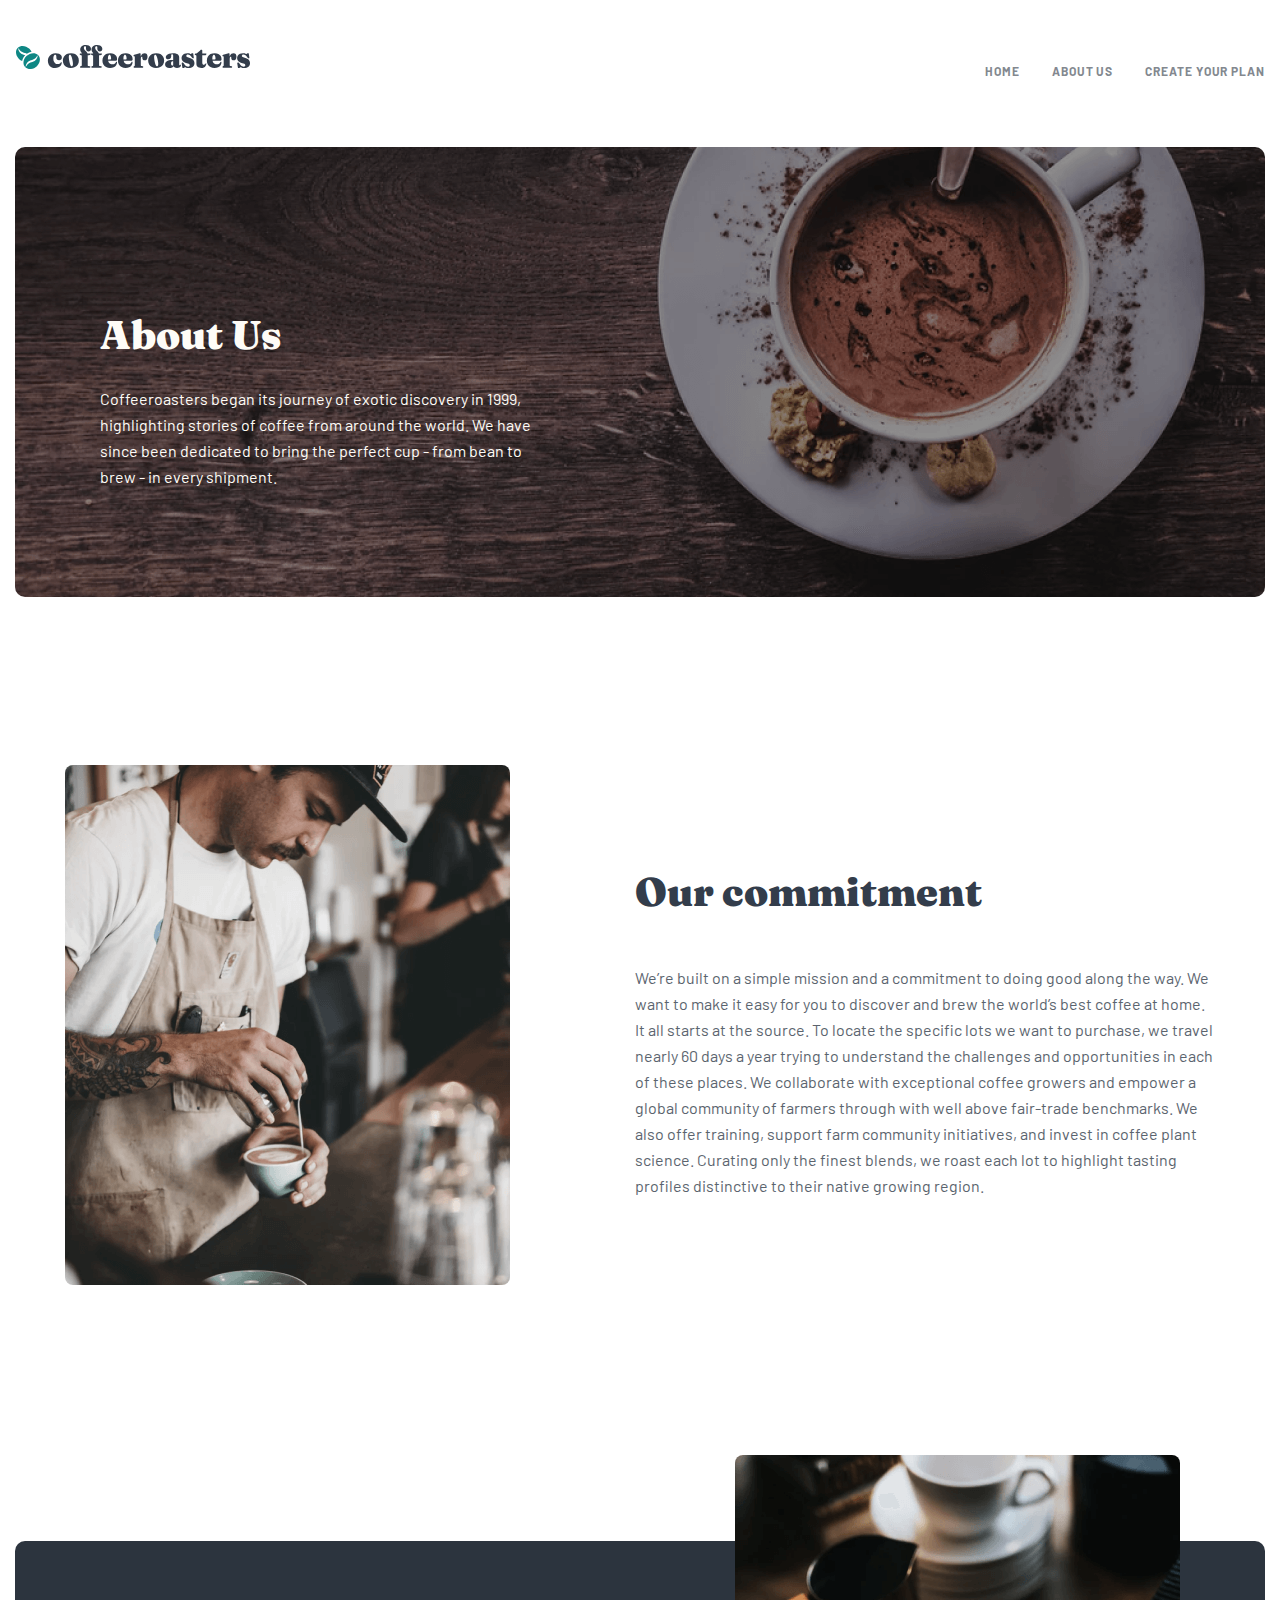
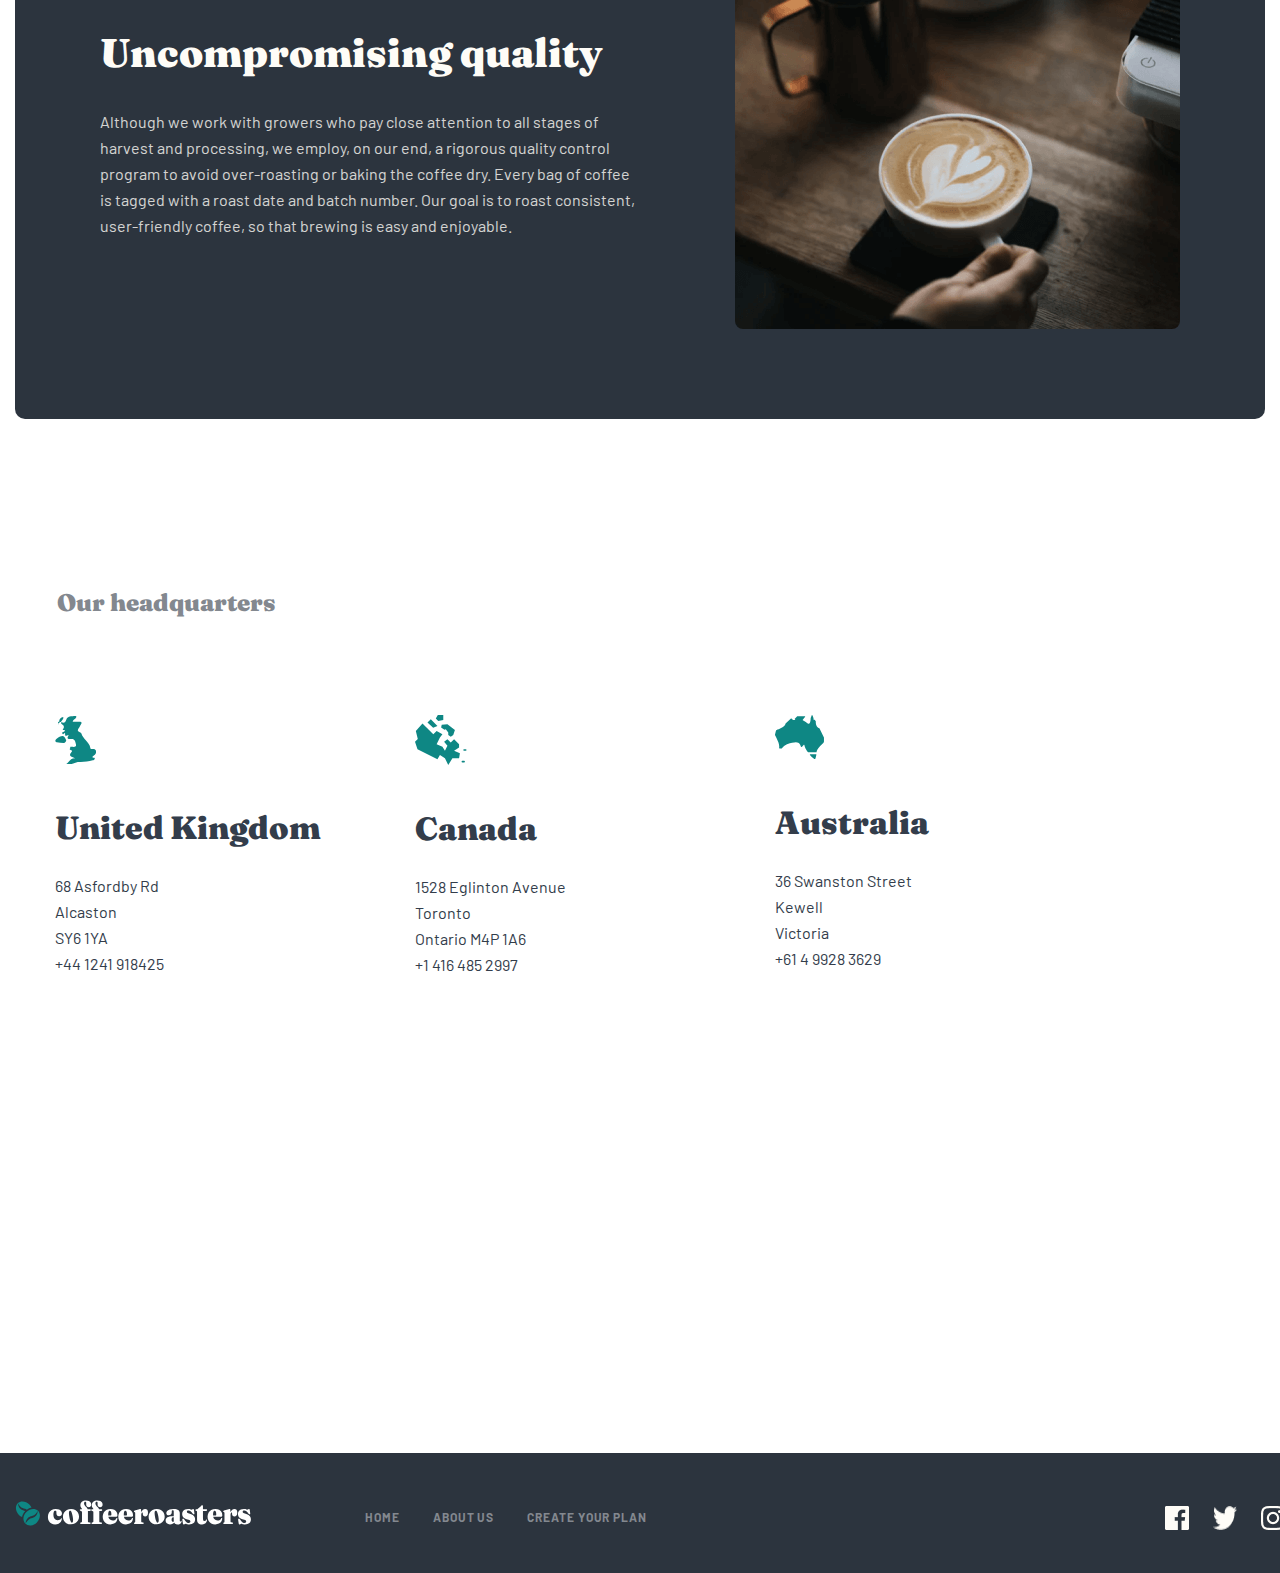
==== about.html @ eeba6576 "coffee about us" ====
<!DOCTYPE html>
<html lang="en">
<head>
    <meta charset="UTF-8">
    <meta http-equiv="X-UA-Compatible" content="IE=edge">
    <meta name="viewport" content="width=device-width, initial-scale=1.0">
    <link rel="stylesheet" href="./css/main.css">
    <title>About us</title>
</head>
<body>
    <div class="container">
        
        <!-- header start -->
        
        <div class="header"> 
            <a class="header__atribut" href="./index.html">
                <img class="header__atrbut--image" src="./image/coffe.svg" width="236" height="26" alt="coffee">
            </a>
            <ul class="header__item">
                <li class="header__item--list ">
                    <a class="header__item--list--atribut"  href="./index.html">Home</a>
                </li>
                <li class="header__item--list ">
                    <a class="header__item--list--atribut"  href="./about.html">about us</a>
                </li>
                <li class="header__item--list ">
                    <a class="header__item--list--atribut"  href="#works">Create your plan</a>
                </li>
            </ul>
        </div>
    </div>
    <!-- header end -->
    
    <!-- hero start -->
    <main class="about-main">
        <div class="container">
            <div class="about-main__hero">
                <div class="about-main__hero--leftside">
                    <h1 class="about-main__hero--leftside-heading">
                        About Us
                    </h1>
                    <p class="about-main__hero--leftside-padding">
                        Coffeeroasters began its journey of exotic discovery in 1999,
                        highlighting stories of coffee from around the world. We have since 
                        been dedicated to bring the perfect cup - from bean to brew - in every shipment.
                    </p>
                </div>
            </div>
        </div>
        <!-- hero end -->
        
        <!-- our start -->
        <div class="container">
            <div class="main-our">
                
                <div class="main-our__leftside">
                    <img class="main-our__leftside--image" src="./image-about/commitment-about.png" width="445" height="520" alt="commitment">
                </div>
                <div class="main-our__rightside">
                    <h2 class="main-our__rightside--heading">
                        Our commitment
                    </h2>
                    <p class="main-our__rightside--padding">
                        We’re built on a simple mission and a commitment to doing good along the way.
                        We want to make it easy for you to discover and brew the world’s best coffee at home. It all starts at the source.
                        To locate the specific lots we want to purchase, we travel nearly 60 days a year trying to understand the 
                        challenges and opportunities in each of these places. We collaborate with exceptional coffee growers and empower a 
                        global community of farmers through with well above fair-trade benchmarks. We also offer training, support farm community initiatives,
                        and invest in coffee plant science. Curating only the finest blends, 
                        we roast each lot to highlight tasting profiles distinctive to their native growing region.
                    </p>
                    
                    
                    
                </div>
                
            </div>
            
        </div>
        <!-- Our end  -->
        
        <!-- quality start  -->
        
        <div class="container">
            <div class="main_quality">
                <div class="main_quality__left">
                    <h2 class="main_quality__left--heading">
                        Uncompromising quality
                    </h2>
                    <p class="main_quality__left--padding">
                        Although we work with growers who pay close attention to all stages of harvest and processing, we employ, on our end, a rigorous quality control program to 
                        avoid over-roasting or baking the coffee dry. Every bag of coffee is tagged with a roast date and batch number.
                        Our goal is to roast consistent, user-friendly coffee, so that brewing is easy and enjoyable.</p>
                    </div>
                    <div class="main_quality__right">
                        <img class="main_quality__right-image" src="./image-about/quality-about.png" width="445" height="474" alt="quality">
                    </div>
                    
                </div>
                
            </div>
            
            <!-- quality end -->

            <!-- head start -->
            <div class="container">
                <div class="main-head">
                    <p class="main-head__padding">
                        Our headquarters
                    </p>
                    <ul class="main-head_list">
                        <li class="main-head_list__item">
                            <h2 class="main-head_list__item--heading1">
                                United Kingdom
                            </h2>
                            <p class="main-head_list__item--padding">
                                68  Asfordby Rd
                                <br>
                                Alcaston
                                <br>
                                SY6 1YA
                                <br>
                                +44 1241 918425
                            </p>

                        </li>

                        <li class="main-head_list__item">
                            <h2 class="main-head_list__item--heading2">
                                Canada
                            </h2>
                            <p class="main-head_list__item--padding">
                                1528  Eglinton Avenue
                                <br>
                                Toronto
                                <br>
                                Ontario M4P 1A6
                                <br>
                                +1 416 485 2997
                            </p>

                        </li>

                        <li class="main-head_list__item">
                            <h2 class="main-head_list__item--heading3">
                                Australia
                            </h2>
                            <p class="main-head_list__item--padding">
                                36 Swanston Street
                                <br>
                                Kewell
                                <br>
                                Victoria
                                <br>
                                +61 4 9928 3629
                                <br>
                            </p>

                        </li>

                    </ul>

                    </div>

                </div>
                 
            </div>
            
        </main>
        <!-- head end -->
        <!-- main end -->

        <!-- footer start -->
        <footer class="footer">
            <div class="container">
                <div class="footer__acitve">
                    <a class="footer__acitve--atribut" href="#">
                        <img class="footer__acitve--image" src="./image/coffe_white.svg" width="236" height="26" alt="coffe_white">
                    </a>
                    <ul class="footer__item">
                        <li class="footer__item--list ">
                            <a class="footer__item--list--atribut"  href="././index.html">Home</a>
                        </li>
                        <li class="footer__item--list ">
                            <a class="footer__item--list--atribut"  href="././about.html">about us</a>
                        </li>
                        <li class="footer__item--list ">
                            <a class="footer__item--list--atribut"  href="#works">Create your plan</a>
                        </li>
                    </ul>
                </div>
                <div class="footer__global">
                    <a class="footer__global--facebook" href="https://ru-ru.facebook.com/ " target="_blank">
                        <img src="./image/facebook.png" width="24" height="24" alt="facebook">
                    </a>
                    <a class="footer__global--twitter"  href="https://twitter.com/" target="_blank">
                        <img src="./image/twitter.png" width="24" height="24" alt="twitter">
                    </a>
                    <a class="footer__global--instagram"  href="https://www.instagram.com/" target="_blank">
                        <img src="./image/instagram.png" width="24" height="24" alt="instagram">
                    </a>
                    
                </div>
            </div>
        </footer>
        <!-- footer end -->
    </body>
    </html>
---- css/main.css ----
@import url("https://fonts.googleapis.com/css2?family=Fraunces:wght@900&display=swap");
@import url("https://fonts.googleapis.com/css2?family=Barlow:wght@400;700&display=swap");
@import url("https://fonts.googleapis.com/css2?family=Fraunces:wght@900&display=swap");
@import url("https://fonts.googleapis.com/css2?family=Barlow:wght@400;700&display=swap");
html {
  scroll-behavior: smooth;
}

body {
  margin: 0;
  padding: 0;
  -webkit-box-sizing: border-box;
  box-sizing: border-box;
  font-family: "Hind Madurai", "Fraunces", "Barlow", "Arial" , sans-serif;
}

* ::after, *::before {
  -webkit-box-sizing: inherit;
  box-sizing: inherit;
}

.container {
  max-width: 1280px;
  margin: 0 auto;
  padding: 0 15px;
}

.header {
  display: -webkit-box;
  display: -ms-flexbox;
  display: flex;
  -webkit-box-pack: justify;
      -ms-flex-pack: justify;
          justify-content: space-between;
  margin-top: 44px;
  margin-bottom: 51px;
}

.header__image {
  margin-top: 10px;
}

.header__item {
  display: -webkit-box;
  display: -ms-flexbox;
  display: flex;
  list-style-type: none;
}

.header__item--list {
  margin-left: 32px;
}

.header__item--list--atribut {
  text-decoration: none;
  font-family: "Hind Madurai" , "Barlow" , "Arial";
  font-weight: bold;
  font-size: 12px;
  line-height: 15px;
  letter-spacing: 0.923077px;
  text-transform: uppercase;
  color: #83888F;
}

.header__item--list--atribut:active {
  font-family: "Hind Madurai" , "Barlow" , "Arial";
  font-style: normal;
  font-weight: bold;
  font-size: 12px;
  line-height: 15px;
  letter-spacing: 0.923077px;
  text-transform: uppercase;
  color: #333D4B;
}

.main__hero {
  background-image: url(./../image/Bitmap.png);
  width: 1280px;
  height: 600px;
  border-radius: 10px;
  margin-bottom: 195px;
}

.main__hero--heading {
  margin: 0;
  padding: 0;
  width: 593px;
  height: 145px;
  left: 0%;
  right: 0%;
  top: calc(50% - 145px/2 - 55px);
  font-family: "Fraunces", "Arial", sans-serif;
  font-style: normal;
  font-weight: 900;
  font-size: 72px;
  line-height: 72px;
  color: #FEFCF7;
  margin-bottom: 32px;
}

.main__hero--box {
  width: 493px;
  height: 367px;
  padding-top: 120px;
  padding-left: 87px;
}

.main__hero--text {
  font-family: "Hind Madurai" , "Barlow" , "Arial";
  font-style: normal;
  font-weight: normal;
  font-size: 16px;
  line-height: 26px;
  color: #FEFCF7;
  mix-blend-mode: normal;
  opacity: 0.8;
  width: 440px;
  height: 78px;
  margin: 0;
  padding: 0;
  margin-bottom: 56px;
}

.main__hero--button {
  background: #0E8784;
  border-radius: 6px;
  font-family: "Hind Madurai" , "Fraunces" , "Arial";
  font-style: normal;
  font-weight: 900;
  font-size: 18px;
  line-height: 25px;
  text-align: center;
  color: #FEFCF7;
  width: 217px;
  height: 56px;
  border: none;
  cursor: pointer;
}

.main__hero--button:active {
  background: #66D2CF;
  border-radius: 6px;
}

.collection {
  background-image: url(./../image/our.png);
  background-repeat: no-repeat;
  background-position-y: -62px;
  width: 1111px;
  height: 524.55px;
  display: -webkit-box;
  display: -ms-flexbox;
  display: flex;
  margin: 0 auto;
}

.collection__item {
  list-style-type: none;
  display: -webkit-box;
  display: -ms-flexbox;
  display: flex;
  text-align: center;
  -ms-flex-item-align: end;
      align-self: flex-end;
}

.collection__item--list1 {
  width: 255px;
  margin-right: 30px;
}

.collection__item--list1::before {
  background-image: url(./../image/pice1.png);
  content: "";
  display: block;
  width: 255px;
  height: 193px;
  background-size: contain;
  background-repeat: no-repeat;
  -webkit-transform: translateY(-50px);
  transform: translateY(-50px);
  margin-left: -7px;
}

.collection__item--list2 {
  width: 255px;
  margin-right: 30px;
}

.collection__item--list2::before {
  background-image: url(./../image/pice2.png);
  content: "";
  display: block;
  width: 255px;
  height: 193px;
  background-size: contain;
  background-repeat: no-repeat;
  -webkit-transform: translateY(-50px);
  transform: translateY(-50px);
  margin-left: -7px;
}

.collection__item--list3 {
  width: 255px;
  margin-right: 30px;
}

.collection__item--list3::before {
  background-image: url(./../image/pice3.png);
  content: "";
  display: block;
  width: 255px;
  height: 193px;
  background-size: contain;
  background-repeat: no-repeat;
  -webkit-transform: translateY(-50px);
  transform: translateY(-50px);
  margin-left: -7px;
}

.collection__item--list4 {
  width: 255px;
  margin-right: 30px;
}

.collection__item--list4::before {
  background-image: url(./../image/pice4.png);
  content: "";
  display: block;
  width: 235px;
  height: 177px;
  background-size: contain;
  background-repeat: no-repeat;
  -webkit-transform: translateY(-50px);
  transform: translateY(-50px);
  margin-top: 16px;
  margin-left: 12px;
}

.collection__item--list--heading {
  font-family: "Hind Madurai" , "Fraunces" , "Arial";
  font-style: normal;
  font-weight: 900;
  font-size: 24px;
  line-height: 32px;
  text-align: center;
  color: #333D4B;
  margin: 0;
  padding: 0;
  margin-bottom: 24px;
  margin-top: 71px;
}

.collection__item--list--padding {
  font-family: "Hind Madurai" , "Barlow" , "Arial";
  font-style: normal;
  font-weight: normal;
  font-size: 16px;
  line-height: 26px;
  text-align: center;
  color: #333D4B;
  margin: 0;
  padding: 0;
}

.choose {
  width: 1280px;
  height: 577px;
  background-color: #2C343E;
  border-radius: 10px;
  margin-top: 200px;
}

.choose__us {
  margin: 0 auto;
  text-align: center;
}

.choose__us--heading {
  font-family: "Hind Madurai" , "Fraunces" , "Arial";
  font-style: normal;
  font-weight: 900;
  font-size: 40px;
  line-height: 48px;
  color: #FEFCF7;
  margin: 0;
  padding: 0;
  margin-bottom: 32px;
  padding-top: 100px;
}

.choose__us--padding {
  font-family: "Barlow" , "Arial" , sans-serif;
  font-style: normal;
  font-weight: normal;
  font-size: 16px;
  line-height: 26px;
  color: #FEFCF7;
  mix-blend-mode: normal;
  opacity: 0.8;
  width: 528px;
  height: 80px;
  margin: 0 auto;
  margin-bottom: 86px;
}

.choose__box {
  width: 1110px;
  text-align: center;
  display: -webkit-box;
  display: -ms-flexbox;
  display: flex;
  -webkit-box-pack: justify;
      -ms-flex-pack: justify;
          justify-content: space-between;
  margin: 0 auto;
}

.choose__box--coffee {
  width: 350px;
  height: 382px;
  background: #0E8784;
  border-radius: 8px;
}

.choose__box--surip {
  width: 350px;
  height: 382px;
  background: #0E8784;
  border-radius: 8px;
}

.choose__box--speed {
  width: 350px;
  height: 382px;
  background: #0E8784;
  border-radius: 8px;
}

.choose__box-coffee--heading {
  font-family: "Hind Madurai" , "Fraunces" , "Arial";
  font-style: normal;
  font-weight: 900;
  font-size: 24px;
  line-height: 32px;
  text-align: center;
  color: #FEFCF7;
}

.choose__box-coffee--heading::before {
  background-image: url(./../image/coffee.png);
  content: "";
  display: block;
  width: 72px;
  height: 72px;
  background-size: contain;
  background-repeat: no-repeat;
  margin-top: 83px;
  margin-left: 136px;
  margin-bottom: 57px;
}

.choose__box--surip--heading {
  font-family: "Hind Madurai" , "Fraunces" , "Arial";
  font-style: normal;
  font-weight: 900;
  font-size: 24px;
  line-height: 32px;
  text-align: center;
  color: #FEFCF7;
}

.choose__box--surip--heading::before {
  background-image: url(./../image/surip.png);
  content: "";
  display: block;
  width: 72px;
  height: 72px;
  background-size: contain;
  background-repeat: no-repeat;
  margin-top: 83px;
  margin-left: 136px;
  margin-bottom: 57px;
}

.choose__box--speed--heading {
  font-family: "Hind Madurai" , "Fraunces" , "Arial";
  font-style: normal;
  font-weight: 900;
  font-size: 24px;
  line-height: 32px;
  text-align: center;
  color: #FEFCF7;
}

.choose__box--speed--heading::before {
  background-image: url(./../image/speed.png);
  content: "";
  display: block;
  width: 72px;
  height: 50px;
  background-size: contain;
  background-repeat: no-repeat;
  margin-top: 103px;
  margin-left: 136px;
  margin-bottom: 57px;
}

.choose__box--coffee--padding {
  font-family: "Hind Madurai" , "Barlow" , "Arial";
  font-style: normal;
  font-weight: normal;
  font-size: 16px;
  line-height: 26px;
  text-align: center;
  color: #FEFCF7;
  width: 255px;
  height: 78px;
  margin-left: 47px;
}

.choose__box--surip--padding {
  font-family: "Hind Madurai" , "Barlow" , "Arial";
  font-style: normal;
  font-weight: normal;
  font-size: 16px;
  line-height: 26px;
  text-align: center;
  color: #FEFCF7;
  width: 255px;
  height: 78px;
  margin-left: 47px;
}

.choose__box--speed--padding {
  font-family: "Hind Madurai" , "Barlow" , "Arial";
  font-style: normal;
  font-weight: normal;
  font-size: 16px;
  line-height: 26px;
  text-align: center;
  color: #FEFCF7;
  width: 255px;
  height: 78px;
  margin-left: 47px;
}

.works {
  margin-top: 350px;
  width: 1045px;
  height: 565px;
}

.works__heading {
  font-family: "Hind Madurai" , "Fraunces" , "Arial";
  font-style: normal;
  font-weight: 900;
  font-size: 24px;
  line-height: 32px;
  color: #83888F;
  margin-bottom: 95px;
}

.works__pick--item {
  width: 1045px;
  height: 565px;
  display: -webkit-box;
  display: -ms-flexbox;
  display: flex;
  -webkit-box-pack: justify;
  -ms-flex-pack: justify;
  justify-content: space-between;
  margin: 0;
  padding: 0;
}

.works__diver {
  width: 760px;
  height: 1px;
  border: 2px solid #FDD6BA;
  background-color: #FDD6BA;
}

.works__pick--item--list {
  list-style-type: none;
  width: 285px;
  height: 355px;
  margin-top: 82px;
}

.works__pick--item--list::before {
  content: "";
  border: 2px solid #0E8784;
  background: #fefcf7;
  display: block;
  border-radius: 50px;
  width: 31px;
  height: 31px;
  -webkit-transform: translateY(-100px);
  transform: translateY(-100px);
  margin-left: -5px;
}

.works__pick--item--list--heading--coffee {
  font-family: "Hind Madurai" , "Fraunces" , "Arial";
  font-style: normal;
  font-weight: 900;
  font-size: 72px;
  line-height: 72px;
  color: #FDD6BA;
}

.works__pick--item--list--heading--3--coffee {
  font-family: "Hind Madurai" , "Fraunces" , "Arial";
  font-style: normal;
  font-weight: 900;
  font-size: 32px;
  line-height: 36px;
  color: #333D4B;
  width: 255px;
  height: 73px;
}

.works__pick--item--list--padding--coffee {
  font-family: "Hind Madurai" , "Barlow" , "Arial";
  font-style: normal;
  font-weight: normal;
  font-size: 16px;
  line-height: 26px;
  color: #333D4B;
}

.works__pick--button {
  background: #0E8784;
  border-radius: 6px;
  font-family: "Hind Madurai" , "Fraunces" , "Arial";
  font-style: normal;
  font-weight: 900;
  font-size: 18px;
  line-height: 25px;
  text-align: center;
  color: #FEFCF7;
  width: 217px;
  height: 56px;
  border: none;
  cursor: pointer;
  margin-top: 64px;
}

.works__pick--button:active {
  background: #66D2CF;
  border-radius: 6px;
}

.footer {
  margin-top: 500px;
  background-color: #2C343E;
  max-width: 100%;
  height: 120px;
}

.footer__acitve {
  width: 632px;
  height: 26px;
  display: -webkit-box;
  display: -ms-flexbox;
  display: flex;
  -webkit-box-pack: justify;
  -ms-flex-pack: justify;
  justify-content: space-between;
}

.footer__acitve--image {
  margin-top: 47px;
}

.footer__item {
  display: -webkit-box;
  display: -ms-flexbox;
  display: flex;
  margin-top: 53.44px;
}

.footer__item--list {
  margin-left: 33px;
  list-style-type: none;
}

.footer__item--list--atribut {
  font-family: "Hind Madurai" , "Barlow" , "Arial";
  font-style: normal;
  font-weight: bold;
  font-size: 12px;
  line-height: 15px;
  letter-spacing: 0.923077px;
  text-transform: uppercase;
  color: #83888F;
  text-decoration: none;
}

.footer__item--list--atribut:active {
  font-family: "Hind Madurai" , "Barlow" , "Arial";
  font-style: normal;
  font-weight: bold;
  font-size: 12px;
  line-height: 15px;
  letter-spacing: 0.923077px;
  text-transform: uppercase;
  color: #FEFCF7;
}

.footer__global {
  display: -webkit-box;
  display: -ms-flexbox;
  display: flex;
  margin-left: 1150px;
  margin-top: 27px;
  width: 120px;
  height: 24px;
  -webkit-box-pack: justify;
  -ms-flex-pack: justify;
  justify-content: space-between;
}

.footer__global--facebook {
  display: inline-block;
}

.footer__global--facebook:active {
  width: 24px;
  height: 24px;
  background: #FDD6BA;
}

.footer__global--twitter {
  display: inline-block;
}

.footer__global--twitter:active {
  width: 24px;
  height: 24px;
  background: #FDD6BA;
}

.footer__global--instagram {
  display: inline-block;
}

.footer__global--instagram:active {
  width: 24px;
  height: 24px;
  background: #FDD6BA;
}

.header {
  display: -webkit-box;
  display: -ms-flexbox;
  display: flex;
  -webkit-box-pack: justify;
      -ms-flex-pack: justify;
          justify-content: space-between;
  margin-top: 44px;
  margin-bottom: 51px;
}

.header__image {
  margin-top: 10px;
}

.header__item {
  display: -webkit-box;
  display: -ms-flexbox;
  display: flex;
  list-style-type: none;
}

.header__item--list {
  margin-left: 32px;
}

.header__item--list--atribut {
  text-decoration: none;
  font-family: "Barlow" , "Arial" , sans-serif;
  font-weight: bold;
  font-size: 12px;
  line-height: 15px;
  letter-spacing: 0.923077px;
  text-transform: uppercase;
  color: #83888F;
}

.header__item--list--atribut:active {
  font-family: "Barlow" , "Arial" , sans-serif;
  font-style: normal;
  font-weight: bold;
  font-size: 12px;
  line-height: 15px;
  letter-spacing: 0.923077px;
  text-transform: uppercase;
  color: #333D4B;
}

.header__item--list--atribut:hover {
  font-family: "Barlow" , "Arial" , sans-serif;
  font-style: normal;
  font-weight: bold;
  font-size: 12px;
  line-height: 15px;
  letter-spacing: 0.923077px;
  text-transform: uppercase;
  color: #333D4B;
}

.about-main__hero {
  background-image: url(./../../image-about/hero-about.png);
  background-repeat: no-repeat;
  background-position: center;
  max-width: 1280px;
  height: 450px;
  border-radius: 10px;
  margin-bottom: 168px;
}

.about-main__hero--leftside {
  width: 445px;
  height: 176px;
  padding-top: 137px;
  margin-left: 85px;
}

.about-main__hero--leftside-heading {
  font-family: "Fraunces" , "Arial" , sans-serif;
  font-style: normal;
  font-weight: 900;
  font-size: 40px;
  line-height: 48px;
  color: #FEFCF7;
}

.about-main__hero--leftside-padding {
  font-family: "Barlow" , "Arial" , sans-serif;
  font-style: normal;
  font-weight: normal;
  font-size: 16px;
  line-height: 26px;
  color: #FEFCF7;
}

.main-our {
  display: -webkit-box;
  display: -ms-flexbox;
  display: flex;
  width: 1150px;
  margin: 0 auto;
  margin-bottom: 256px;
}

.main-our__leftside {
  display: -webkit-box;
  display: -ms-flexbox;
  display: flex;
}

.main-our__leftside--image {
  border-radius: 8px;
  margin-right: 125px;
}

.main-our__rightside {
  display: -webkit-box;
  display: -ms-flexbox;
  display: flex;
  -webkit-box-orient: vertical;
  -webkit-box-direction: normal;
      -ms-flex-direction: column;
          flex-direction: column;
  -ms-flex-item-align: center;
      align-self: center;
}

.main-our__rightside--heading {
  font-family: "Fraunces" , "Arial" , sans-serif;
  font-style: normal;
  font-weight: 900;
  font-size: 40px;
  line-height: 48px;
  color: #333D4B;
}

.main-our__rightside--padding {
  font-family: Barlow;
  font-style: normal;
  font-weight: normal;
  font-size: 16px;
  line-height: 26px;
  color: #333D4B;
  mix-blend-mode: normal;
  opacity: 0.8;
}

.main_quality {
  background-color: #2C343E;
  display: -webkit-box;
  display: -ms-flexbox;
  display: flex;
  -webkit-box-pack: justify;
      -ms-flex-pack: justify;
          justify-content: space-between;
  margin: 0 auto;
  border-radius: 10px;
}

.main_quality__left {
  width: 540px;
  height: 210px;
  display: -webkit-box;
  display: -ms-flexbox;
  display: flex;
  -webkit-box-orient: vertical;
  -webkit-box-direction: normal;
      -ms-flex-direction: column;
          flex-direction: column;
  padding-top: 88px;
  margin-left: 85px;
}

.main_quality__left--heading {
  font-family: "Fraunces" , "Arial" , sans-serif;
  font-style: normal;
  font-weight: 900;
  font-size: 40px;
  line-height: 48px;
  color: #FEFCF7;
  margin: 0;
  padding: 0;
}

.main_quality__left--padding {
  font-family: "Barlow" , "Arial" , sans-serif;
  font-style: normal;
  font-weight: normal;
  font-size: 16px;
  line-height: 26px;
  color: #FEFCF7;
  mix-blend-mode: normal;
  opacity: 0.8;
  margin: 0;
  padding: 0;
  margin-top: 32px;
  width: 540px;
  height: 130px;
}

.main_quality__right-image {
  position: relative;
  bottom: 86px;
  right: 85px;
  border-radius: 8px;
}

.main-head {
  width: 1045px;
  height: 366px;
}

.main-head__padding {
  font-family: "Fraunces" , "Arial" , sans-serif;
  font-style: normal;
  font-weight: 900;
  font-size: 24px;
  line-height: 32px;
  color: #83888F;
  margin-left: 42px;
  margin-top: 168px;
}

.main-head_list {
  display: -webkit-box;
  display: -ms-flexbox;
  display: flex;
  -webkit-box-pack: justify;
      -ms-flex-pack: justify;
          justify-content: space-between;
}

.main-head_list__item {
  list-style-type: none;
  width: 285px;
  height: 167px;
}

.main-head_list__item--heading1 {
  font-family: "Fraunces" , "Arial" , sans-serif;
  font-style: normal;
  font-weight: 900;
  font-size: 32px;
  line-height: 36px;
  color: #333D4B;
}

.main-head_list__item--heading1::before {
  content: "";
  background-image: url(./../../image-about/icon1-about.svg);
  width: 41px;
  height: 49px;
  display: block;
  margin: 72px 0 46px;
}

.main-head_list__item--heading2 {
  font-family: "Fraunces" , "Arial" , sans-serif;
  font-style: normal;
  font-weight: 900;
  font-size: 32px;
  line-height: 36px;
  color: #333D4B;
}

.main-head_list__item--heading2::before {
  content: "";
  background-image: url(./../../image-about/icon2-about.svg);
  width: 52px;
  height: 50px;
  display: block;
  margin: 72px 0 46px;
}

.main-head_list__item--heading3 {
  font-family: "Fraunces" , "Arial" , sans-serif;
  font-style: normal;
  font-weight: 900;
  font-size: 32px;
  line-height: 36px;
  color: #333D4B;
}

.main-head_list__item--heading3::before {
  content: "";
  background-image: url(./../../image-about/icon3-about.svg);
  width: 49px;
  height: 44px;
  display: block;
  margin: 72px 0 46px;
}

.main-head_list__item--padding {
  font-family: "Barlow" , "Arial" , sans-serif;
  font-style: normal;
  font-weight: normal;
  font-size: 16px;
  line-height: 26px;
  color: #333D4B;
}

.header {
  display: -webkit-box;
  display: -ms-flexbox;
  display: flex;
  -webkit-box-pack: justify;
      -ms-flex-pack: justify;
          justify-content: space-between;
  margin-top: 44px;
  margin-bottom: 51px;
}

.header__image {
  margin-top: 10px;
}

.header__item {
  display: -webkit-box;
  display: -ms-flexbox;
  display: flex;
  list-style-type: none;
}

.header__item--list {
  margin-left: 32px;
}

.header__item--list--atribut {
  text-decoration: none;
  font-family: "Hind Madurai" , "Barlow" , "Arial";
  font-weight: bold;
  font-size: 12px;
  line-height: 15px;
  letter-spacing: 0.923077px;
  text-transform: uppercase;
  color: #83888F;
}

.header__item--list--atribut:active {
  font-family: "Hind Madurai" , "Barlow" , "Arial";
  font-style: normal;
  font-weight: bold;
  font-size: 12px;
  line-height: 15px;
  letter-spacing: 0.923077px;
  text-transform: uppercase;
  color: #333D4B;
}

.main__hero {
  background-image: url(./../image/Bitmap.png);
  width: 1280px;
  height: 600px;
  border-radius: 10px;
  margin-bottom: 195px;
}

.main__hero--heading {
  margin: 0;
  padding: 0;
  width: 593px;
  height: 145px;
  left: 0%;
  right: 0%;
  top: calc(50% - 145px/2 - 55px);
  font-family: "Fraunces", "Arial", sans-serif;
  font-style: normal;
  font-weight: 900;
  font-size: 72px;
  line-height: 72px;
  color: #FEFCF7;
  margin-bottom: 32px;
}

.main__hero--box {
  width: 493px;
  height: 367px;
  padding-top: 120px;
  padding-left: 87px;
}

.main__hero--text {
  font-family: "Hind Madurai" , "Barlow" , "Arial";
  font-style: normal;
  font-weight: normal;
  font-size: 16px;
  line-height: 26px;
  color: #FEFCF7;
  mix-blend-mode: normal;
  opacity: 0.8;
  width: 440px;
  height: 78px;
  margin: 0;
  padding: 0;
  margin-bottom: 56px;
}

.main__hero--button {
  background: #0E8784;
  border-radius: 6px;
  font-family: "Hind Madurai" , "Fraunces" , "Arial";
  font-style: normal;
  font-weight: 900;
  font-size: 18px;
  line-height: 25px;
  text-align: center;
  color: #FEFCF7;
  width: 217px;
  height: 56px;
  border: none;
  cursor: pointer;
}

.main__hero--button:active {
  background: #66D2CF;
  border-radius: 6px;
}

.collection {
  background-image: url(./../image/our.png);
  background-repeat: no-repeat;
  background-position-y: -62px;
  width: 1111px;
  height: 524.55px;
  display: -webkit-box;
  display: -ms-flexbox;
  display: flex;
  margin: 0 auto;
}

.collection__item {
  list-style-type: none;
  display: -webkit-box;
  display: -ms-flexbox;
  display: flex;
  text-align: center;
  -ms-flex-item-align: end;
      align-self: flex-end;
}

.collection__item--list1 {
  width: 255px;
  margin-right: 30px;
}

.collection__item--list1::before {
  background-image: url(./../image/pice1.png);
  content: "";
  display: block;
  width: 255px;
  height: 193px;
  background-size: contain;
  background-repeat: no-repeat;
  -webkit-transform: translateY(-50px);
  transform: translateY(-50px);
  margin-left: -7px;
}

.collection__item--list2 {
  width: 255px;
  margin-right: 30px;
}

.collection__item--list2::before {
  background-image: url(./../image/pice2.png);
  content: "";
  display: block;
  width: 255px;
  height: 193px;
  background-size: contain;
  background-repeat: no-repeat;
  -webkit-transform: translateY(-50px);
  transform: translateY(-50px);
  margin-left: -7px;
}

.collection__item--list3 {
  width: 255px;
  margin-right: 30px;
}

.collection__item--list3::before {
  background-image: url(./../image/pice3.png);
  content: "";
  display: block;
  width: 255px;
  height: 193px;
  background-size: contain;
  background-repeat: no-repeat;
  -webkit-transform: translateY(-50px);
  transform: translateY(-50px);
  margin-left: -7px;
}

.collection__item--list4 {
  width: 255px;
  margin-right: 30px;
}

.collection__item--list4::before {
  background-image: url(./../image/pice4.png);
  content: "";
  display: block;
  width: 235px;
  height: 177px;
  background-size: contain;
  background-repeat: no-repeat;
  -webkit-transform: translateY(-50px);
  transform: translateY(-50px);
  margin-top: 16px;
  margin-left: 12px;
}

.collection__item--list--heading {
  font-family: "Hind Madurai" , "Fraunces" , "Arial";
  font-style: normal;
  font-weight: 900;
  font-size: 24px;
  line-height: 32px;
  text-align: center;
  color: #333D4B;
  margin: 0;
  padding: 0;
  margin-bottom: 24px;
  margin-top: 71px;
}

.collection__item--list--padding {
  font-family: "Hind Madurai" , "Barlow" , "Arial";
  font-style: normal;
  font-weight: normal;
  font-size: 16px;
  line-height: 26px;
  text-align: center;
  color: #333D4B;
  margin: 0;
  padding: 0;
}

.choose {
  width: 1280px;
  height: 577px;
  background-color: #2C343E;
  border-radius: 10px;
  margin-top: 200px;
}

.choose__us {
  margin: 0 auto;
  text-align: center;
}

.choose__us--heading {
  font-family: "Hind Madurai" , "Fraunces" , "Arial";
  font-style: normal;
  font-weight: 900;
  font-size: 40px;
  line-height: 48px;
  color: #FEFCF7;
  margin: 0;
  padding: 0;
  margin-bottom: 32px;
  padding-top: 100px;
}

.choose__us--padding {
  font-family: "Barlow" , "Arial" , sans-serif;
  font-style: normal;
  font-weight: normal;
  font-size: 16px;
  line-height: 26px;
  color: #FEFCF7;
  mix-blend-mode: normal;
  opacity: 0.8;
  width: 528px;
  height: 80px;
  margin: 0 auto;
  margin-bottom: 86px;
}

.choose__box {
  width: 1110px;
  text-align: center;
  display: -webkit-box;
  display: -ms-flexbox;
  display: flex;
  -webkit-box-pack: justify;
      -ms-flex-pack: justify;
          justify-content: space-between;
  margin: 0 auto;
}

.choose__box--coffee {
  width: 350px;
  height: 382px;
  background: #0E8784;
  border-radius: 8px;
}

.choose__box--surip {
  width: 350px;
  height: 382px;
  background: #0E8784;
  border-radius: 8px;
}

.choose__box--speed {
  width: 350px;
  height: 382px;
  background: #0E8784;
  border-radius: 8px;
}

.choose__box-coffee--heading {
  font-family: "Hind Madurai" , "Fraunces" , "Arial";
  font-style: normal;
  font-weight: 900;
  font-size: 24px;
  line-height: 32px;
  text-align: center;
  color: #FEFCF7;
}

.choose__box-coffee--heading::before {
  background-image: url(./../image/coffee.png);
  content: "";
  display: block;
  width: 72px;
  height: 72px;
  background-size: contain;
  background-repeat: no-repeat;
  margin-top: 83px;
  margin-left: 136px;
  margin-bottom: 57px;
}

.choose__box--surip--heading {
  font-family: "Hind Madurai" , "Fraunces" , "Arial";
  font-style: normal;
  font-weight: 900;
  font-size: 24px;
  line-height: 32px;
  text-align: center;
  color: #FEFCF7;
}

.choose__box--surip--heading::before {
  background-image: url(./../image/surip.png);
  content: "";
  display: block;
  width: 72px;
  height: 72px;
  background-size: contain;
  background-repeat: no-repeat;
  margin-top: 83px;
  margin-left: 136px;
  margin-bottom: 57px;
}

.choose__box--speed--heading {
  font-family: "Hind Madurai" , "Fraunces" , "Arial";
  font-style: normal;
  font-weight: 900;
  font-size: 24px;
  line-height: 32px;
  text-align: center;
  color: #FEFCF7;
}

.choose__box--speed--heading::before {
  background-image: url(./../image/speed.png);
  content: "";
  display: block;
  width: 72px;
  height: 50px;
  background-size: contain;
  background-repeat: no-repeat;
  margin-top: 103px;
  margin-left: 136px;
  margin-bottom: 57px;
}

.choose__box--coffee--padding {
  font-family: "Hind Madurai" , "Barlow" , "Arial";
  font-style: normal;
  font-weight: normal;
  font-size: 16px;
  line-height: 26px;
  text-align: center;
  color: #FEFCF7;
  width: 255px;
  height: 78px;
  margin-left: 47px;
}

.choose__box--surip--padding {
  font-family: "Hind Madurai" , "Barlow" , "Arial";
  font-style: normal;
  font-weight: normal;
  font-size: 16px;
  line-height: 26px;
  text-align: center;
  color: #FEFCF7;
  width: 255px;
  height: 78px;
  margin-left: 47px;
}

.choose__box--speed--padding {
  font-family: "Hind Madurai" , "Barlow" , "Arial";
  font-style: normal;
  font-weight: normal;
  font-size: 16px;
  line-height: 26px;
  text-align: center;
  color: #FEFCF7;
  width: 255px;
  height: 78px;
  margin-left: 47px;
}

.works {
  margin-top: 350px;
  width: 1045px;
  height: 565px;
}

.works__heading {
  font-family: "Hind Madurai" , "Fraunces" , "Arial";
  font-style: normal;
  font-weight: 900;
  font-size: 24px;
  line-height: 32px;
  color: #83888F;
  margin-bottom: 95px;
}

.works__pick--item {
  width: 1045px;
  height: 565px;
  display: -webkit-box;
  display: -ms-flexbox;
  display: flex;
  -webkit-box-pack: justify;
  -ms-flex-pack: justify;
  justify-content: space-between;
  margin: 0;
  padding: 0;
}

.works__diver {
  width: 760px;
  height: 1px;
  border: 2px solid #FDD6BA;
  background-color: #FDD6BA;
}

.works__pick--item--list {
  list-style-type: none;
  width: 285px;
  height: 355px;
  margin-top: 82px;
}

.works__pick--item--list::before {
  content: "";
  border: 2px solid #0E8784;
  background: #fefcf7;
  display: block;
  border-radius: 50px;
  width: 31px;
  height: 31px;
  -webkit-transform: translateY(-100px);
  transform: translateY(-100px);
  margin-left: -5px;
}

.works__pick--item--list--heading--coffee {
  font-family: "Hind Madurai" , "Fraunces" , "Arial";
  font-style: normal;
  font-weight: 900;
  font-size: 72px;
  line-height: 72px;
  color: #FDD6BA;
}

.works__pick--item--list--heading--3--coffee {
  font-family: "Hind Madurai" , "Fraunces" , "Arial";
  font-style: normal;
  font-weight: 900;
  font-size: 32px;
  line-height: 36px;
  color: #333D4B;
  width: 255px;
  height: 73px;
}

.works__pick--item--list--padding--coffee {
  font-family: "Hind Madurai" , "Barlow" , "Arial";
  font-style: normal;
  font-weight: normal;
  font-size: 16px;
  line-height: 26px;
  color: #333D4B;
}

.works__pick--button {
  background: #0E8784;
  border-radius: 6px;
  font-family: "Hind Madurai" , "Fraunces" , "Arial";
  font-style: normal;
  font-weight: 900;
  font-size: 18px;
  line-height: 25px;
  text-align: center;
  color: #FEFCF7;
  width: 217px;
  height: 56px;
  border: none;
  cursor: pointer;
  margin-top: 64px;
}

.works__pick--button:active {
  background: #66D2CF;
  border-radius: 6px;
}

.footer {
  margin-top: 500px;
  background-color: #2C343E;
  max-width: 100%;
  height: 120px;
}

.footer__acitve {
  width: 632px;
  height: 26px;
  display: -webkit-box;
  display: -ms-flexbox;
  display: flex;
  -webkit-box-pack: justify;
  -ms-flex-pack: justify;
  justify-content: space-between;
}

.footer__acitve--image {
  margin-top: 47px;
}

.footer__item {
  display: -webkit-box;
  display: -ms-flexbox;
  display: flex;
  margin-top: 53.44px;
}

.footer__item--list {
  margin-left: 33px;
  list-style-type: none;
}

.footer__item--list--atribut {
  font-family: "Hind Madurai" , "Barlow" , "Arial";
  font-style: normal;
  font-weight: bold;
  font-size: 12px;
  line-height: 15px;
  letter-spacing: 0.923077px;
  text-transform: uppercase;
  color: #83888F;
  text-decoration: none;
}

.footer__item--list--atribut:active {
  font-family: "Hind Madurai" , "Barlow" , "Arial";
  font-style: normal;
  font-weight: bold;
  font-size: 12px;
  line-height: 15px;
  letter-spacing: 0.923077px;
  text-transform: uppercase;
  color: #FEFCF7;
}

.footer__global {
  display: -webkit-box;
  display: -ms-flexbox;
  display: flex;
  margin-left: 1150px;
  margin-top: 27px;
  width: 120px;
  height: 24px;
  -webkit-box-pack: justify;
  -ms-flex-pack: justify;
  justify-content: space-between;
}

.footer__global--facebook {
  display: inline-block;
}

.footer__global--facebook:active {
  width: 24px;
  height: 24px;
  background: #FDD6BA;
}

.footer__global--twitter {
  display: inline-block;
}

.footer__global--twitter:active {
  width: 24px;
  height: 24px;
  background: #FDD6BA;
}

.footer__global--instagram {
  display: inline-block;
}

.footer__global--instagram:active {
  width: 24px;
  height: 24px;
  background: #FDD6BA;
}

.header {
  display: -webkit-box;
  display: -ms-flexbox;
  display: flex;
  -webkit-box-pack: justify;
      -ms-flex-pack: justify;
          justify-content: space-between;
  margin-top: 44px;
  margin-bottom: 51px;
}

.header__image {
  margin-top: 10px;
}

.header__item {
  display: -webkit-box;
  display: -ms-flexbox;
  display: flex;
  list-style-type: none;
}

.header__item--list {
  margin-left: 32px;
}

.header__item--list--atribut {
  text-decoration: none;
  font-family: "Barlow" , "Arial" , sans-serif;
  font-weight: bold;
  font-size: 12px;
  line-height: 15px;
  letter-spacing: 0.923077px;
  text-transform: uppercase;
  color: #83888F;
}

.header__item--list--atribut:active {
  font-family: "Barlow" , "Arial" , sans-serif;
  font-style: normal;
  font-weight: bold;
  font-size: 12px;
  line-height: 15px;
  letter-spacing: 0.923077px;
  text-transform: uppercase;
  color: #333D4B;
}

.header__item--list--atribut:hover {
  font-family: "Barlow" , "Arial" , sans-serif;
  font-style: normal;
  font-weight: bold;
  font-size: 12px;
  line-height: 15px;
  letter-spacing: 0.923077px;
  text-transform: uppercase;
  color: #333D4B;
}

.about-main__hero {
  background-image: url(./../../image-about/hero-about.png);
  background-repeat: no-repeat;
  background-position: center;
  max-width: 1280px;
  height: 450px;
  border-radius: 10px;
  margin-bottom: 168px;
}

.about-main__hero--leftside {
  width: 445px;
  height: 176px;
  padding-top: 137px;
  margin-left: 85px;
}

.about-main__hero--leftside-heading {
  font-family: "Fraunces" , "Arial" , sans-serif;
  font-style: normal;
  font-weight: 900;
  font-size: 40px;
  line-height: 48px;
  color: #FEFCF7;
}

.about-main__hero--leftside-padding {
  font-family: "Barlow" , "Arial" , sans-serif;
  font-style: normal;
  font-weight: normal;
  font-size: 16px;
  line-height: 26px;
  color: #FEFCF7;
}

.main-our {
  display: -webkit-box;
  display: -ms-flexbox;
  display: flex;
  width: 1150px;
  margin: 0 auto;
  margin-bottom: 256px;
}

.main-our__leftside {
  display: -webkit-box;
  display: -ms-flexbox;
  display: flex;
}

.main-our__leftside--image {
  border-radius: 8px;
  margin-right: 125px;
}

.main-our__rightside {
  display: -webkit-box;
  display: -ms-flexbox;
  display: flex;
  -webkit-box-orient: vertical;
  -webkit-box-direction: normal;
      -ms-flex-direction: column;
          flex-direction: column;
  -ms-flex-item-align: center;
      align-self: center;
}

.main-our__rightside--heading {
  font-family: "Fraunces" , "Arial" , sans-serif;
  font-style: normal;
  font-weight: 900;
  font-size: 40px;
  line-height: 48px;
  color: #333D4B;
}

.main-our__rightside--padding {
  font-family: Barlow;
  font-style: normal;
  font-weight: normal;
  font-size: 16px;
  line-height: 26px;
  color: #333D4B;
  mix-blend-mode: normal;
  opacity: 0.8;
}

.main_quality {
  background-color: #2C343E;
  display: -webkit-box;
  display: -ms-flexbox;
  display: flex;
  -webkit-box-pack: justify;
      -ms-flex-pack: justify;
          justify-content: space-between;
  margin: 0 auto;
  border-radius: 10px;
}

.main_quality__left {
  width: 540px;
  height: 210px;
  display: -webkit-box;
  display: -ms-flexbox;
  display: flex;
  -webkit-box-orient: vertical;
  -webkit-box-direction: normal;
      -ms-flex-direction: column;
          flex-direction: column;
  padding-top: 88px;
  margin-left: 85px;
}

.main_quality__left--heading {
  font-family: "Fraunces" , "Arial" , sans-serif;
  font-style: normal;
  font-weight: 900;
  font-size: 40px;
  line-height: 48px;
  color: #FEFCF7;
  margin: 0;
  padding: 0;
}

.main_quality__left--padding {
  font-family: "Barlow" , "Arial" , sans-serif;
  font-style: normal;
  font-weight: normal;
  font-size: 16px;
  line-height: 26px;
  color: #FEFCF7;
  mix-blend-mode: normal;
  opacity: 0.8;
  margin: 0;
  padding: 0;
  margin-top: 32px;
  width: 540px;
  height: 130px;
}

.main_quality__right-image {
  position: relative;
  bottom: 86px;
  right: 85px;
  border-radius: 8px;
}

.main-head {
  width: 1045px;
  height: 366px;
}

.main-head__padding {
  font-family: "Fraunces" , "Arial" , sans-serif;
  font-style: normal;
  font-weight: 900;
  font-size: 24px;
  line-height: 32px;
  color: #83888F;
  margin-left: 42px;
  margin-top: 168px;
}

.main-head_list {
  display: -webkit-box;
  display: -ms-flexbox;
  display: flex;
  -webkit-box-pack: justify;
      -ms-flex-pack: justify;
          justify-content: space-between;
}

.main-head_list__item {
  list-style-type: none;
  width: 285px;
  height: 167px;
}

.main-head_list__item--heading1 {
  font-family: "Fraunces" , "Arial" , sans-serif;
  font-style: normal;
  font-weight: 900;
  font-size: 32px;
  line-height: 36px;
  color: #333D4B;
}

.main-head_list__item--heading1::before {
  content: "";
  background-image: url(./../../image-about/icon1-about.svg);
  width: 41px;
  height: 49px;
  display: block;
  margin: 72px 0 46px;
}

.main-head_list__item--heading2 {
  font-family: "Fraunces" , "Arial" , sans-serif;
  font-style: normal;
  font-weight: 900;
  font-size: 32px;
  line-height: 36px;
  color: #333D4B;
}

.main-head_list__item--heading2::before {
  content: "";
  background-image: url(./../../image-about/icon2-about.svg);
  width: 52px;
  height: 50px;
  display: block;
  margin: 72px 0 46px;
}

.main-head_list__item--heading3 {
  font-family: "Fraunces" , "Arial" , sans-serif;
  font-style: normal;
  font-weight: 900;
  font-size: 32px;
  line-height: 36px;
  color: #333D4B;
}

.main-head_list__item--heading3::before {
  content: "";
  background-image: url(./../../image-about/icon3-about.svg);
  width: 49px;
  height: 44px;
  display: block;
  margin: 72px 0 46px;
}

.main-head_list__item--padding {
  font-family: "Barlow" , "Arial" , sans-serif;
  font-style: normal;
  font-weight: normal;
  font-size: 16px;
  line-height: 26px;
  color: #333D4B;
}

html {
  scroll-behavior: smooth;
}

body {
  margin: 0;
  padding: 0;
  -webkit-box-sizing: border-box;
  box-sizing: border-box;
  font-family: "Hind Madurai", "Fraunces", "Barlow", "Arial" , sans-serif;
}

* ::after, *::before {
  -webkit-box-sizing: inherit;
  box-sizing: inherit;
}

.container {
  max-width: 1280px;
  margin: 0 auto;
  padding: 0 15px;
}
/*# sourceMappingURL=main.css.map */
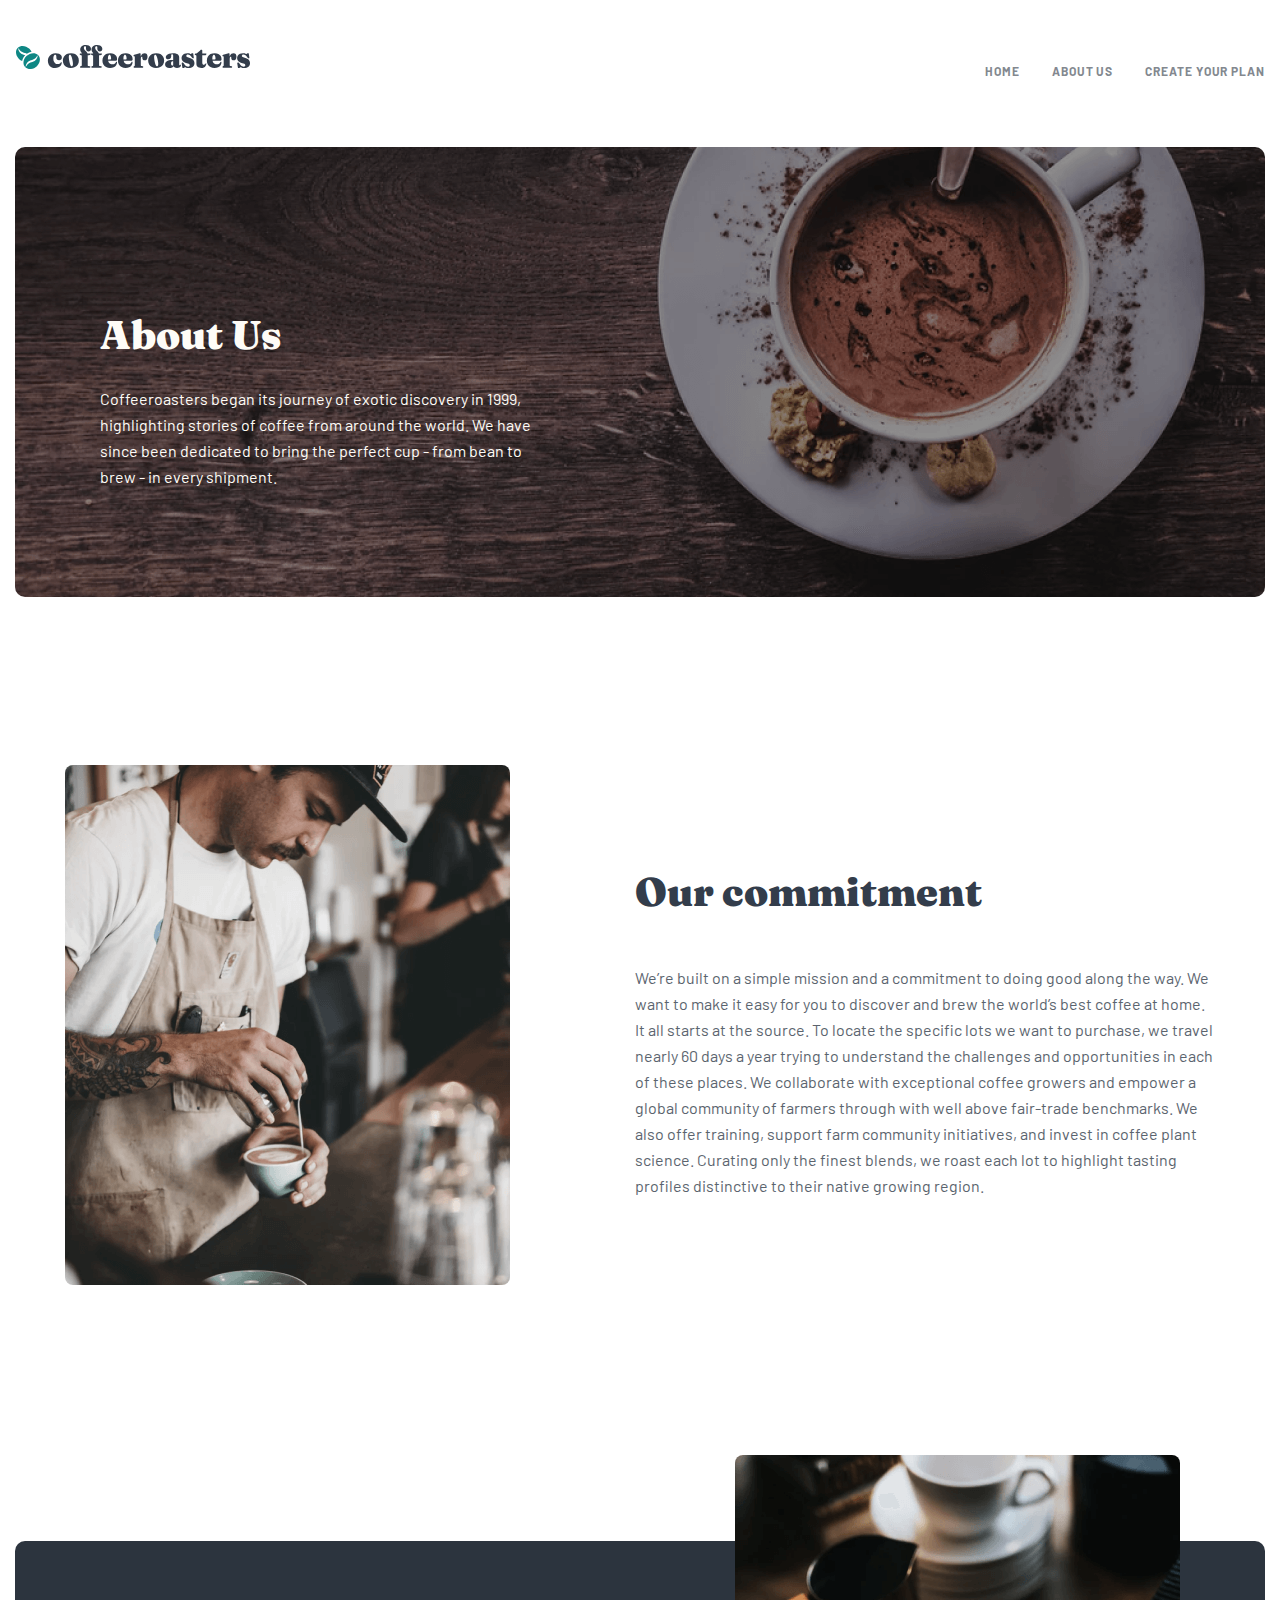
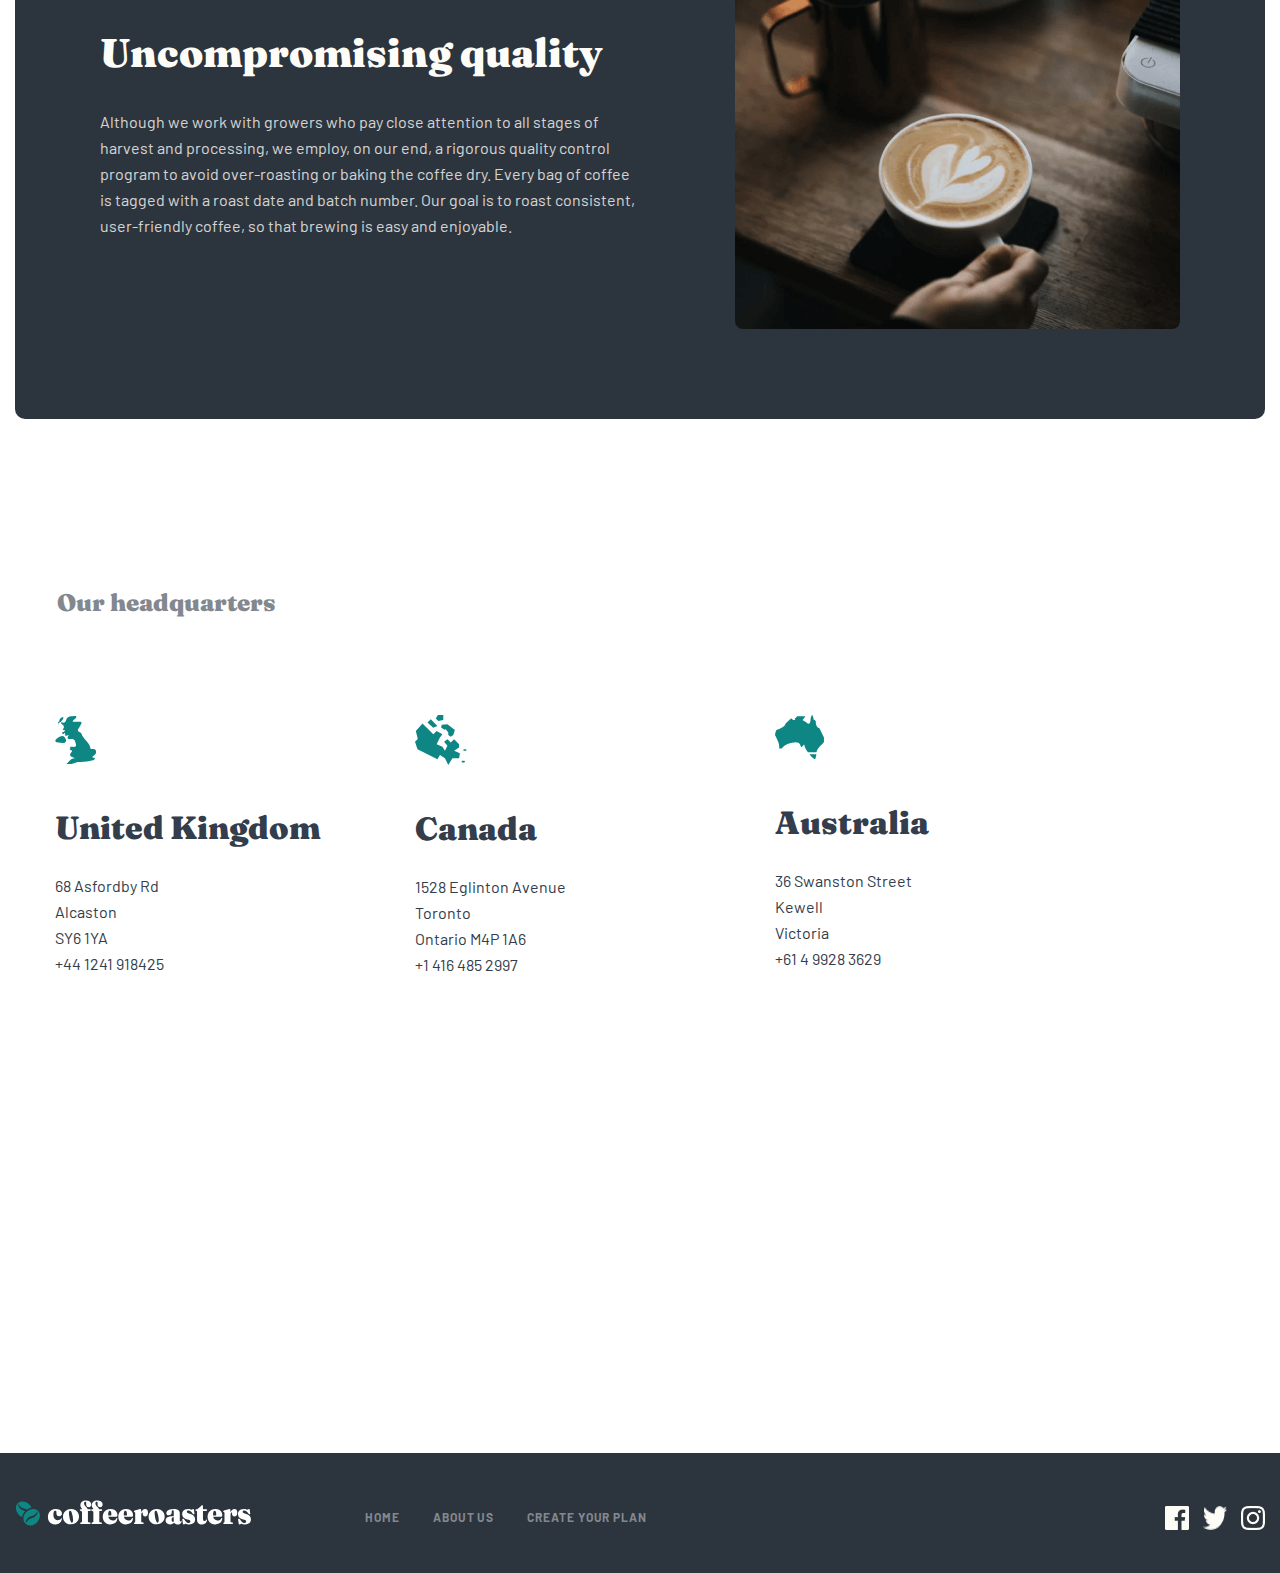
==== commit c767c3db: "add table" ====
--- a/about.html
+++ b/about.html
@@ -164,7 +164,7 @@
 
                 </div>
                  
-            </div>
+
             
         </main>
         <!-- head end -->
--- a/css/main.css
+++ b/css/main.css
@@ -73,10 +73,42 @@
   color: #333D4B;
 }
 
+@media only screen and (max-width: 768px) {
+  .header {
+    display: -webkit-box;
+    display: -ms-flexbox;
+    display: flex;
+    -webkit-box-pack: justify;
+        -ms-flex-pack: justify;
+            justify-content: space-between;
+    margin-top: 46px;
+    margin-bottom: 58px;
+    padding: 0 25px;
+  }
+  .header__atribut {
+    margin: auto 0;
+  }
+  .header__item {
+    margin: auto 0;
+  }
+  .header__item--list {
+    margin-left: 32px;
+  }
+  .header__item--list--atribut {
+    font-family: "Barlow" , "Arial" , sans-serif;
+    font-style: normal;
+    font-weight: bold;
+    font-size: 12px;
+    line-height: 15px;
+    letter-spacing: 0.923077px;
+    text-transform: uppercase;
+    color: #83888F;
+  }
+}
+
 .main__hero {
   background-image: url(./../image/Bitmap.png);
-  width: 1280px;
-  height: 600px;
+  max-width: 1280px;
   border-radius: 10px;
   margin-bottom: 195px;
 }
@@ -84,8 +116,7 @@
 .main__hero--heading {
   margin: 0;
   padding: 0;
-  width: 593px;
-  height: 145px;
+  max-width: 593px;
   left: 0%;
   right: 0%;
   top: calc(50% - 145px/2 - 55px);
@@ -99,8 +130,7 @@
 }
 
 .main__hero--box {
-  width: 493px;
-  height: 367px;
+  max-width: 493px;
   padding-top: 120px;
   padding-left: 87px;
 }
@@ -135,11 +165,55 @@
   height: 56px;
   border: none;
   cursor: pointer;
+  margin-bottom: 116px;
 }
 
 .main__hero--button:active {
   background: #66D2CF;
   border-radius: 6px;
+}
+
+@media only screen and (max-width: 768px) {
+  .main__hero {
+    background-image: url(./../../image/Bitmap-table.png);
+    width: 689px;
+    height: 500px;
+    margin: 0 auto;
+    border-radius: 10px;
+    margin-bottom: 144px;
+    background-repeat: no-repeat;
+    background-size: cover;
+  }
+  .main__hero--box {
+    max-width: 393px;
+    padding-top: 103px;
+    padding-left: 58px;
+  }
+  .main__hero--heading {
+    margin: 0;
+    padding: 0;
+    font-family: "Fraunces" 9pt;
+    font-style: normal;
+    font-weight: 900;
+    font-size: 48px;
+    line-height: 48px;
+    color: #FEFCF7;
+    margin-bottom: 24px;
+  }
+  .main__hero--text {
+    margin: 0;
+    padding: 0;
+    font-family: "Barlow" , "Arial" , sans-serif;
+    font-style: normal;
+    font-weight: normal;
+    font-size: 15px;
+    line-height: 25px;
+    color: #FEFCF7;
+    mix-blend-mode: normal;
+    opacity: 0.8;
+    max-width: 378px;
+    margin-bottom: 40px;
+  }
 }
 
 .collection {
@@ -162,14 +236,17 @@
   text-align: center;
   -ms-flex-item-align: end;
       align-self: flex-end;
-}
-
-.collection__item--list1 {
+  position: relative;
+  bottom: 450px;
+  left: 55px;
+}
+
+.collection__item--diver1 {
   width: 255px;
   margin-right: 30px;
 }
 
-.collection__item--list1::before {
+.collection__item--diver1::before {
   background-image: url(./../image/pice1.png);
   content: "";
   display: block;
@@ -182,12 +259,12 @@
   margin-left: -7px;
 }
 
-.collection__item--list2 {
+.collection__item--diver2 {
   width: 255px;
   margin-right: 30px;
 }
 
-.collection__item--list2::before {
+.collection__item--diver2::before {
   background-image: url(./../image/pice2.png);
   content: "";
   display: block;
@@ -200,12 +277,12 @@
   margin-left: -7px;
 }
 
-.collection__item--list3 {
+.collection__item--diver3 {
   width: 255px;
   margin-right: 30px;
 }
 
-.collection__item--list3::before {
+.collection__item--diver3::before {
   background-image: url(./../image/pice3.png);
   content: "";
   display: block;
@@ -218,23 +295,22 @@
   margin-left: -7px;
 }
 
-.collection__item--list4 {
+.collection__item--diver4 {
   width: 255px;
   margin-right: 30px;
 }
 
-.collection__item--list4::before {
+.collection__item--diver4::before {
   background-image: url(./../image/pice4.png);
   content: "";
   display: block;
-  width: 235px;
-  height: 177px;
+  width: 255px;
+  height: 193px;
   background-size: contain;
   background-repeat: no-repeat;
   -webkit-transform: translateY(-50px);
   transform: translateY(-50px);
-  margin-top: 16px;
-  margin-left: 12px;
+  margin-left: -7px;
 }
 
 .collection__item--list--heading {
@@ -263,12 +339,111 @@
   padding: 0;
 }
 
+.collection__item--list {
+  display: -webkit-box;
+  display: -ms-flexbox;
+  display: flex;
+  -webkit-box-orient: vertical;
+  -webkit-box-direction: normal;
+      -ms-flex-direction: column;
+          flex-direction: column;
+}
+
+@media only screen and (max-width: 768px) {
+  .collection {
+    background-image: url(./../../image/our.png);
+    background-repeat: no-repeat;
+    display: -webkit-box;
+    display: -ms-flexbox;
+    display: flex;
+    margin: 0 auto;
+    margin-top: 144px;
+    max-width: 689px;
+    background-size: 689px 118px;
+    background-position-y: 5px;
+    -webkit-box-orient: vertical;
+    -webkit-box-direction: normal;
+        -ms-flex-direction: column;
+            flex-direction: column;
+  }
+  .collection__item {
+    display: -webkit-box;
+    display: -ms-flexbox;
+    display: flex;
+    -webkit-box-orient: vertical;
+    -webkit-box-direction: normal;
+        -ms-flex-direction: column;
+            flex-direction: column;
+    margin-left: 271px;
+  }
+  .collection__item--diver1 {
+    width: 255px;
+    margin-right: 30px;
+  }
+  .collection__item--diver1::before {
+    position: absolute;
+    left: -239px;
+    top: 35px;
+  }
+  .collection__item--diver2 {
+    width: 255px;
+    margin-right: 30px;
+  }
+  .collection__item--diver2::before {
+    position: absolute;
+    left: -239px;
+  }
+  .collection__item--diver3 {
+    width: 255px;
+    margin-right: 30px;
+  }
+  .collection__item--diver3::before {
+    position: absolute;
+    left: -239px;
+  }
+  .collection__item--diver4 {
+    width: 255px;
+    margin-right: 30px;
+  }
+  .collection__item--diver4::before {
+    position: absolute;
+    left: -239px;
+  }
+  .collection__item--list {
+    margin: 0;
+    padding: 0;
+    max-width: 282px;
+    height: 106px;
+    margin-bottom: 119px;
+    margin-top: 12px;
+    margin-left: 10px;
+  }
+  .collection__item--list--heading {
+    margin: 0;
+    padding: 0;
+    display: -webkit-box;
+    display: -ms-flexbox;
+    display: flex;
+    text-align: right;
+    margin-bottom: 14px;
+  }
+  .collection__item--list--padding {
+    margin: 0;
+    padding: 0;
+    display: -webkit-box;
+    display: -ms-flexbox;
+    display: flex;
+    text-align: left;
+    font-size: 15px;
+    width: 292px;
+  }
+}
+
 .choose {
-  width: 1280px;
+  max-width: 1280px;
   height: 577px;
   background-color: #2C343E;
   border-radius: 10px;
-  margin-top: 200px;
 }
 
 .choose__us {
@@ -305,7 +480,7 @@
 }
 
 .choose__box {
-  width: 1110px;
+  max-width: 1110px;
   text-align: center;
   display: -webkit-box;
   display: -ms-flexbox;
@@ -337,7 +512,7 @@
   border-radius: 8px;
 }
 
-.choose__box-coffee--heading {
+.choose__box--coffee--heading {
   font-family: "Hind Madurai" , "Fraunces" , "Arial";
   font-style: normal;
   font-weight: 900;
@@ -347,7 +522,7 @@
   color: #FEFCF7;
 }
 
-.choose__box-coffee--heading::before {
+.choose__box--coffee--heading::before {
   background-image: url(./../image/coffee.png);
   content: "";
   display: block;
@@ -445,10 +620,204 @@
   margin-left: 47px;
 }
 
+@media only screen and (max-width: 768px) {
+  .choose {
+    max-width: 688px;
+    margin: 0 auto;
+    height: 677px;
+    background-color: #2C343E;
+    border-radius: 10px;
+    margin-bottom: 144px;
+    position: relative;
+    top: -344px;
+  }
+  .choose__us {
+    max-width: 540px;
+  }
+  .choose__us--heading {
+    font-size: 32px;
+    line-height: 48px;
+  }
+  .choose__us--padding {
+    font-size: 15px;
+    line-height: 25px;
+  }
+  .choose__box {
+    position: relative;
+    margin-bottom: 20px;
+    max-width: 688px;
+    display: -webkit-box;
+    display: -ms-flexbox;
+    display: flex;
+    -webkit-box-orient: vertical;
+    -webkit-box-direction: normal;
+        -ms-flex-direction: column;
+            flex-direction: column;
+    max-height: 180px;
+  }
+  .choose__box--coffee {
+    width: 573px;
+    display: -webkit-box;
+    display: -ms-flexbox;
+    display: flex;
+    margin: 0 auto;
+    -webkit-box-pack: left;
+        -ms-flex-pack: left;
+            justify-content: left;
+    margin-bottom: 24px;
+  }
+  .choose__box--coffee--right {
+    display: -webkit-box;
+    display: -ms-flexbox;
+    display: flex;
+    -webkit-box-orient: vertical;
+    -webkit-box-direction: normal;
+        -ms-flex-direction: column;
+            flex-direction: column;
+    -webkit-box-pack: left;
+        -ms-flex-pack: left;
+            justify-content: left;
+  }
+  .choose__box--coffee--heading {
+    display: -webkit-box;
+    display: -ms-flexbox;
+    display: flex;
+    -webkit-box-pack: left;
+        -ms-flex-pack: left;
+            justify-content: left;
+    margin: 0;
+    padding: 0;
+    margin-bottom: 16px;
+    margin-top: 41px;
+    margin-left: 181px;
+  }
+  .choose__box--coffee--heading::before {
+    position: absolute;
+    right: 500px;
+    margin-top: 10px;
+  }
+  .choose__box--coffee--padding {
+    margin: 0;
+    padding: 0;
+    display: -webkit-box;
+    display: -ms-flexbox;
+    display: flex;
+    text-align: left;
+    margin-bottom: 41px;
+    margin-left: 181px;
+    width: 344px;
+  }
+  .choose__box--surip {
+    width: 573px;
+    display: -webkit-box;
+    display: -ms-flexbox;
+    display: flex;
+    margin: 0 auto;
+    -webkit-box-pack: left;
+        -ms-flex-pack: left;
+            justify-content: left;
+    margin-bottom: 24px;
+  }
+  .choose__box--surip--right {
+    display: -webkit-box;
+    display: -ms-flexbox;
+    display: flex;
+    -webkit-box-orient: vertical;
+    -webkit-box-direction: normal;
+        -ms-flex-direction: column;
+            flex-direction: column;
+    -webkit-box-pack: left;
+        -ms-flex-pack: left;
+            justify-content: left;
+  }
+  .choose__box--surip--heading {
+    display: -webkit-box;
+    display: -ms-flexbox;
+    display: flex;
+    -webkit-box-pack: left;
+        -ms-flex-pack: left;
+            justify-content: left;
+    margin: 0;
+    padding: 0;
+    margin-bottom: 16px;
+    margin-top: 41px;
+    margin-left: 181px;
+  }
+  .choose__box--surip--heading::before {
+    position: absolute;
+    right: 500px;
+    margin-top: 10px;
+  }
+  .choose__box--surip--padding {
+    margin: 0;
+    padding: 0;
+    display: -webkit-box;
+    display: -ms-flexbox;
+    display: flex;
+    text-align: left;
+    margin-bottom: 41px;
+    margin-left: 181px;
+    width: 344px;
+  }
+  .choose__box--speed {
+    width: 573px;
+    display: -webkit-box;
+    display: -ms-flexbox;
+    display: flex;
+    margin: 0 auto;
+    -webkit-box-pack: left;
+        -ms-flex-pack: left;
+            justify-content: left;
+    margin-bottom: 24px;
+  }
+  .choose__box--speed--right {
+    display: -webkit-box;
+    display: -ms-flexbox;
+    display: flex;
+    -webkit-box-orient: vertical;
+    -webkit-box-direction: normal;
+        -ms-flex-direction: column;
+            flex-direction: column;
+    -webkit-box-pack: left;
+        -ms-flex-pack: left;
+            justify-content: left;
+  }
+  .choose__box--speed--heading {
+    display: -webkit-box;
+    display: -ms-flexbox;
+    display: flex;
+    -webkit-box-pack: left;
+        -ms-flex-pack: left;
+            justify-content: left;
+    margin: 0;
+    padding: 0;
+    margin-bottom: 16px;
+    margin-top: 41px;
+    margin-left: 181px;
+  }
+  .choose__box--speed--heading::before {
+    position: absolute;
+    right: 500px;
+    margin-top: 10px;
+  }
+  .choose__box--speed--padding {
+    margin: 0;
+    padding: 0;
+    display: -webkit-box;
+    display: -ms-flexbox;
+    display: flex;
+    text-align: left;
+    margin-bottom: 41px;
+    margin-left: 181px;
+    width: 344px;
+  }
+}
+
 .works {
   margin-top: 350px;
-  width: 1045px;
+  max-width: 1045px;
   height: 565px;
+  margin-left: 100px;
 }
 
 .works__heading {
@@ -462,7 +831,7 @@
 }
 
 .works__pick--item {
-  width: 1045px;
+  max-width: 1045px;
   height: 565px;
   display: -webkit-box;
   display: -ms-flexbox;
@@ -475,7 +844,7 @@
 }
 
 .works__diver {
-  width: 760px;
+  max-width: 500px;
   height: 1px;
   border: 2px solid #FDD6BA;
   background-color: #FDD6BA;
@@ -483,7 +852,7 @@
 
 .works__pick--item--list {
   list-style-type: none;
-  width: 285px;
+  max-width: 245px;
   height: 355px;
   margin-top: 82px;
 }
@@ -552,6 +921,32 @@
   border-radius: 6px;
 }
 
+@media only screen and (max-width: 768px) {
+  .works {
+    max-width: 688px;
+    margin: 0 auto;
+    height: 622px;
+    margin-bottom: 644px;
+  }
+  .works__diver {
+    max-width: 467px;
+  }
+  .works__pick--item--list {
+    margin-left: 10px;
+    width: 223px;
+  }
+  .works__pick--item--list--heading--3--coffee {
+    font-size: 28px;
+    line-height: 32px;
+    max-width: 223px;
+  }
+  .works__pick--item--list--padding--coffee {
+    font-size: 15px;
+    line-height: 25px;
+    max-width: 223px;
+  }
+}
+
 .footer {
   margin-top: 500px;
   background-color: #2C343E;
@@ -615,7 +1010,7 @@
   display: flex;
   margin-left: 1150px;
   margin-top: 27px;
-  width: 120px;
+  max-width: 120px;
   height: 24px;
   -webkit-box-pack: justify;
   -ms-flex-pack: justify;
@@ -650,6 +1045,50 @@
   width: 24px;
   height: 24px;
   background: #FDD6BA;
+}
+
+@media only screen and (max-width: 768px) {
+  .footer {
+    max-width: 768px;
+    margin: 0 auto;
+    margin-top: 200px;
+    height: 270px;
+  }
+  .footer__acitve {
+    display: inline-block;
+  }
+  .footer__acitve--image {
+    margin: 0;
+    padding: 0;
+    margin-top: 54px;
+    margin-bottom: 33px;
+    margin-left: 226px;
+    text-align: left;
+  }
+  .footer__item {
+    margin: 0;
+    padding: 0;
+    display: -webkit-box;
+    display: -ms-flexbox;
+    display: flex;
+    text-align: center;
+    margin-left: 180px;
+  }
+  .footer__global {
+    position: absolute;
+    right: 500px;
+    display: -webkit-box;
+    display: -ms-flexbox;
+    display: flex;
+    right: 340px;
+    margin-top: 65px;
+  }
+  .footer__global--facebook {
+    margin-right: 24px;
+  }
+  .footer__global--instagram {
+    margin-left: 24px;
+  }
 }
 
 .header {
@@ -1000,10 +1439,42 @@
   color: #333D4B;
 }
 
+@media only screen and (max-width: 768px) {
+  .header {
+    display: -webkit-box;
+    display: -ms-flexbox;
+    display: flex;
+    -webkit-box-pack: justify;
+        -ms-flex-pack: justify;
+            justify-content: space-between;
+    margin-top: 46px;
+    margin-bottom: 58px;
+    padding: 0 25px;
+  }
+  .header__atribut {
+    margin: auto 0;
+  }
+  .header__item {
+    margin: auto 0;
+  }
+  .header__item--list {
+    margin-left: 32px;
+  }
+  .header__item--list--atribut {
+    font-family: "Barlow" , "Arial" , sans-serif;
+    font-style: normal;
+    font-weight: bold;
+    font-size: 12px;
+    line-height: 15px;
+    letter-spacing: 0.923077px;
+    text-transform: uppercase;
+    color: #83888F;
+  }
+}
+
 .main__hero {
   background-image: url(./../image/Bitmap.png);
-  width: 1280px;
-  height: 600px;
+  max-width: 1280px;
   border-radius: 10px;
   margin-bottom: 195px;
 }
@@ -1011,8 +1482,7 @@
 .main__hero--heading {
   margin: 0;
   padding: 0;
-  width: 593px;
-  height: 145px;
+  max-width: 593px;
   left: 0%;
   right: 0%;
   top: calc(50% - 145px/2 - 55px);
@@ -1026,8 +1496,7 @@
 }
 
 .main__hero--box {
-  width: 493px;
-  height: 367px;
+  max-width: 493px;
   padding-top: 120px;
   padding-left: 87px;
 }
@@ -1062,11 +1531,55 @@
   height: 56px;
   border: none;
   cursor: pointer;
+  margin-bottom: 116px;
 }
 
 .main__hero--button:active {
   background: #66D2CF;
   border-radius: 6px;
+}
+
+@media only screen and (max-width: 768px) {
+  .main__hero {
+    background-image: url(./../../image/Bitmap-table.png);
+    width: 689px;
+    height: 500px;
+    margin: 0 auto;
+    border-radius: 10px;
+    margin-bottom: 144px;
+    background-repeat: no-repeat;
+    background-size: cover;
+  }
+  .main__hero--box {
+    max-width: 393px;
+    padding-top: 103px;
+    padding-left: 58px;
+  }
+  .main__hero--heading {
+    margin: 0;
+    padding: 0;
+    font-family: "Fraunces" 9pt;
+    font-style: normal;
+    font-weight: 900;
+    font-size: 48px;
+    line-height: 48px;
+    color: #FEFCF7;
+    margin-bottom: 24px;
+  }
+  .main__hero--text {
+    margin: 0;
+    padding: 0;
+    font-family: "Barlow" , "Arial" , sans-serif;
+    font-style: normal;
+    font-weight: normal;
+    font-size: 15px;
+    line-height: 25px;
+    color: #FEFCF7;
+    mix-blend-mode: normal;
+    opacity: 0.8;
+    max-width: 378px;
+    margin-bottom: 40px;
+  }
 }
 
 .collection {
@@ -1089,14 +1602,17 @@
   text-align: center;
   -ms-flex-item-align: end;
       align-self: flex-end;
-}
-
-.collection__item--list1 {
+  position: relative;
+  bottom: 450px;
+  left: 55px;
+}
+
+.collection__item--diver1 {
   width: 255px;
   margin-right: 30px;
 }
 
-.collection__item--list1::before {
+.collection__item--diver1::before {
   background-image: url(./../image/pice1.png);
   content: "";
   display: block;
@@ -1109,12 +1625,12 @@
   margin-left: -7px;
 }
 
-.collection__item--list2 {
+.collection__item--diver2 {
   width: 255px;
   margin-right: 30px;
 }
 
-.collection__item--list2::before {
+.collection__item--diver2::before {
   background-image: url(./../image/pice2.png);
   content: "";
   display: block;
@@ -1127,12 +1643,12 @@
   margin-left: -7px;
 }
 
-.collection__item--list3 {
+.collection__item--diver3 {
   width: 255px;
   margin-right: 30px;
 }
 
-.collection__item--list3::before {
+.collection__item--diver3::before {
   background-image: url(./../image/pice3.png);
   content: "";
   display: block;
@@ -1145,23 +1661,22 @@
   margin-left: -7px;
 }
 
-.collection__item--list4 {
+.collection__item--diver4 {
   width: 255px;
   margin-right: 30px;
 }
 
-.collection__item--list4::before {
+.collection__item--diver4::before {
   background-image: url(./../image/pice4.png);
   content: "";
   display: block;
-  width: 235px;
-  height: 177px;
+  width: 255px;
+  height: 193px;
   background-size: contain;
   background-repeat: no-repeat;
   -webkit-transform: translateY(-50px);
   transform: translateY(-50px);
-  margin-top: 16px;
-  margin-left: 12px;
+  margin-left: -7px;
 }
 
 .collection__item--list--heading {
@@ -1190,12 +1705,111 @@
   padding: 0;
 }
 
+.collection__item--list {
+  display: -webkit-box;
+  display: -ms-flexbox;
+  display: flex;
+  -webkit-box-orient: vertical;
+  -webkit-box-direction: normal;
+      -ms-flex-direction: column;
+          flex-direction: column;
+}
+
+@media only screen and (max-width: 768px) {
+  .collection {
+    background-image: url(./../../image/our.png);
+    background-repeat: no-repeat;
+    display: -webkit-box;
+    display: -ms-flexbox;
+    display: flex;
+    margin: 0 auto;
+    margin-top: 144px;
+    max-width: 689px;
+    background-size: 689px 118px;
+    background-position-y: 5px;
+    -webkit-box-orient: vertical;
+    -webkit-box-direction: normal;
+        -ms-flex-direction: column;
+            flex-direction: column;
+  }
+  .collection__item {
+    display: -webkit-box;
+    display: -ms-flexbox;
+    display: flex;
+    -webkit-box-orient: vertical;
+    -webkit-box-direction: normal;
+        -ms-flex-direction: column;
+            flex-direction: column;
+    margin-left: 271px;
+  }
+  .collection__item--diver1 {
+    width: 255px;
+    margin-right: 30px;
+  }
+  .collection__item--diver1::before {
+    position: absolute;
+    left: -239px;
+    top: 35px;
+  }
+  .collection__item--diver2 {
+    width: 255px;
+    margin-right: 30px;
+  }
+  .collection__item--diver2::before {
+    position: absolute;
+    left: -239px;
+  }
+  .collection__item--diver3 {
+    width: 255px;
+    margin-right: 30px;
+  }
+  .collection__item--diver3::before {
+    position: absolute;
+    left: -239px;
+  }
+  .collection__item--diver4 {
+    width: 255px;
+    margin-right: 30px;
+  }
+  .collection__item--diver4::before {
+    position: absolute;
+    left: -239px;
+  }
+  .collection__item--list {
+    margin: 0;
+    padding: 0;
+    max-width: 282px;
+    height: 106px;
+    margin-bottom: 119px;
+    margin-top: 12px;
+    margin-left: 10px;
+  }
+  .collection__item--list--heading {
+    margin: 0;
+    padding: 0;
+    display: -webkit-box;
+    display: -ms-flexbox;
+    display: flex;
+    text-align: right;
+    margin-bottom: 14px;
+  }
+  .collection__item--list--padding {
+    margin: 0;
+    padding: 0;
+    display: -webkit-box;
+    display: -ms-flexbox;
+    display: flex;
+    text-align: left;
+    font-size: 15px;
+    width: 292px;
+  }
+}
+
 .choose {
-  width: 1280px;
+  max-width: 1280px;
   height: 577px;
   background-color: #2C343E;
   border-radius: 10px;
-  margin-top: 200px;
 }
 
 .choose__us {
@@ -1232,7 +1846,7 @@
 }
 
 .choose__box {
-  width: 1110px;
+  max-width: 1110px;
   text-align: center;
   display: -webkit-box;
   display: -ms-flexbox;
@@ -1264,7 +1878,7 @@
   border-radius: 8px;
 }
 
-.choose__box-coffee--heading {
+.choose__box--coffee--heading {
   font-family: "Hind Madurai" , "Fraunces" , "Arial";
   font-style: normal;
   font-weight: 900;
@@ -1274,7 +1888,7 @@
   color: #FEFCF7;
 }
 
-.choose__box-coffee--heading::before {
+.choose__box--coffee--heading::before {
   background-image: url(./../image/coffee.png);
   content: "";
   display: block;
@@ -1372,10 +1986,204 @@
   margin-left: 47px;
 }
 
+@media only screen and (max-width: 768px) {
+  .choose {
+    max-width: 688px;
+    margin: 0 auto;
+    height: 677px;
+    background-color: #2C343E;
+    border-radius: 10px;
+    margin-bottom: 144px;
+    position: relative;
+    top: -344px;
+  }
+  .choose__us {
+    max-width: 540px;
+  }
+  .choose__us--heading {
+    font-size: 32px;
+    line-height: 48px;
+  }
+  .choose__us--padding {
+    font-size: 15px;
+    line-height: 25px;
+  }
+  .choose__box {
+    position: relative;
+    margin-bottom: 20px;
+    max-width: 688px;
+    display: -webkit-box;
+    display: -ms-flexbox;
+    display: flex;
+    -webkit-box-orient: vertical;
+    -webkit-box-direction: normal;
+        -ms-flex-direction: column;
+            flex-direction: column;
+    max-height: 180px;
+  }
+  .choose__box--coffee {
+    width: 573px;
+    display: -webkit-box;
+    display: -ms-flexbox;
+    display: flex;
+    margin: 0 auto;
+    -webkit-box-pack: left;
+        -ms-flex-pack: left;
+            justify-content: left;
+    margin-bottom: 24px;
+  }
+  .choose__box--coffee--right {
+    display: -webkit-box;
+    display: -ms-flexbox;
+    display: flex;
+    -webkit-box-orient: vertical;
+    -webkit-box-direction: normal;
+        -ms-flex-direction: column;
+            flex-direction: column;
+    -webkit-box-pack: left;
+        -ms-flex-pack: left;
+            justify-content: left;
+  }
+  .choose__box--coffee--heading {
+    display: -webkit-box;
+    display: -ms-flexbox;
+    display: flex;
+    -webkit-box-pack: left;
+        -ms-flex-pack: left;
+            justify-content: left;
+    margin: 0;
+    padding: 0;
+    margin-bottom: 16px;
+    margin-top: 41px;
+    margin-left: 181px;
+  }
+  .choose__box--coffee--heading::before {
+    position: absolute;
+    right: 500px;
+    margin-top: 10px;
+  }
+  .choose__box--coffee--padding {
+    margin: 0;
+    padding: 0;
+    display: -webkit-box;
+    display: -ms-flexbox;
+    display: flex;
+    text-align: left;
+    margin-bottom: 41px;
+    margin-left: 181px;
+    width: 344px;
+  }
+  .choose__box--surip {
+    width: 573px;
+    display: -webkit-box;
+    display: -ms-flexbox;
+    display: flex;
+    margin: 0 auto;
+    -webkit-box-pack: left;
+        -ms-flex-pack: left;
+            justify-content: left;
+    margin-bottom: 24px;
+  }
+  .choose__box--surip--right {
+    display: -webkit-box;
+    display: -ms-flexbox;
+    display: flex;
+    -webkit-box-orient: vertical;
+    -webkit-box-direction: normal;
+        -ms-flex-direction: column;
+            flex-direction: column;
+    -webkit-box-pack: left;
+        -ms-flex-pack: left;
+            justify-content: left;
+  }
+  .choose__box--surip--heading {
+    display: -webkit-box;
+    display: -ms-flexbox;
+    display: flex;
+    -webkit-box-pack: left;
+        -ms-flex-pack: left;
+            justify-content: left;
+    margin: 0;
+    padding: 0;
+    margin-bottom: 16px;
+    margin-top: 41px;
+    margin-left: 181px;
+  }
+  .choose__box--surip--heading::before {
+    position: absolute;
+    right: 500px;
+    margin-top: 10px;
+  }
+  .choose__box--surip--padding {
+    margin: 0;
+    padding: 0;
+    display: -webkit-box;
+    display: -ms-flexbox;
+    display: flex;
+    text-align: left;
+    margin-bottom: 41px;
+    margin-left: 181px;
+    width: 344px;
+  }
+  .choose__box--speed {
+    width: 573px;
+    display: -webkit-box;
+    display: -ms-flexbox;
+    display: flex;
+    margin: 0 auto;
+    -webkit-box-pack: left;
+        -ms-flex-pack: left;
+            justify-content: left;
+    margin-bottom: 24px;
+  }
+  .choose__box--speed--right {
+    display: -webkit-box;
+    display: -ms-flexbox;
+    display: flex;
+    -webkit-box-orient: vertical;
+    -webkit-box-direction: normal;
+        -ms-flex-direction: column;
+            flex-direction: column;
+    -webkit-box-pack: left;
+        -ms-flex-pack: left;
+            justify-content: left;
+  }
+  .choose__box--speed--heading {
+    display: -webkit-box;
+    display: -ms-flexbox;
+    display: flex;
+    -webkit-box-pack: left;
+        -ms-flex-pack: left;
+            justify-content: left;
+    margin: 0;
+    padding: 0;
+    margin-bottom: 16px;
+    margin-top: 41px;
+    margin-left: 181px;
+  }
+  .choose__box--speed--heading::before {
+    position: absolute;
+    right: 500px;
+    margin-top: 10px;
+  }
+  .choose__box--speed--padding {
+    margin: 0;
+    padding: 0;
+    display: -webkit-box;
+    display: -ms-flexbox;
+    display: flex;
+    text-align: left;
+    margin-bottom: 41px;
+    margin-left: 181px;
+    width: 344px;
+  }
+}
+
 .works {
   margin-top: 350px;
-  width: 1045px;
+  max-width: 1045px;
   height: 565px;
+  margin-left: 100px;
 }
 
 .works__heading {
@@ -1389,7 +2197,7 @@
 }
 
 .works__pick--item {
-  width: 1045px;
+  max-width: 1045px;
   height: 565px;
   display: -webkit-box;
   display: -ms-flexbox;
@@ -1402,7 +2210,7 @@
 }
 
 .works__diver {
-  width: 760px;
+  max-width: 500px;
   height: 1px;
   border: 2px solid #FDD6BA;
   background-color: #FDD6BA;
@@ -1410,7 +2218,7 @@
 
 .works__pick--item--list {
   list-style-type: none;
-  width: 285px;
+  max-width: 245px;
   height: 355px;
   margin-top: 82px;
 }
@@ -1479,6 +2287,32 @@
   border-radius: 6px;
 }
 
+@media only screen and (max-width: 768px) {
+  .works {
+    max-width: 688px;
+    margin: 0 auto;
+    height: 622px;
+    margin-bottom: 644px;
+  }
+  .works__diver {
+    max-width: 467px;
+  }
+  .works__pick--item--list {
+    margin-left: 10px;
+    width: 223px;
+  }
+  .works__pick--item--list--heading--3--coffee {
+    font-size: 28px;
+    line-height: 32px;
+    max-width: 223px;
+  }
+  .works__pick--item--list--padding--coffee {
+    font-size: 15px;
+    line-height: 25px;
+    max-width: 223px;
+  }
+}
+
 .footer {
   margin-top: 500px;
   background-color: #2C343E;
@@ -1542,7 +2376,7 @@
   display: flex;
   margin-left: 1150px;
   margin-top: 27px;
-  width: 120px;
+  max-width: 120px;
   height: 24px;
   -webkit-box-pack: justify;
   -ms-flex-pack: justify;
@@ -1577,6 +2411,50 @@
   width: 24px;
   height: 24px;
   background: #FDD6BA;
+}
+
+@media only screen and (max-width: 768px) {
+  .footer {
+    max-width: 768px;
+    margin: 0 auto;
+    margin-top: 200px;
+    height: 270px;
+  }
+  .footer__acitve {
+    display: inline-block;
+  }
+  .footer__acitve--image {
+    margin: 0;
+    padding: 0;
+    margin-top: 54px;
+    margin-bottom: 33px;
+    margin-left: 226px;
+    text-align: left;
+  }
+  .footer__item {
+    margin: 0;
+    padding: 0;
+    display: -webkit-box;
+    display: -ms-flexbox;
+    display: flex;
+    text-align: center;
+    margin-left: 180px;
+  }
+  .footer__global {
+    position: absolute;
+    right: 500px;
+    display: -webkit-box;
+    display: -ms-flexbox;
+    display: flex;
+    right: 340px;
+    margin-top: 65px;
+  }
+  .footer__global--facebook {
+    margin-right: 24px;
+  }
+  .footer__global--instagram {
+    margin-left: 24px;
+  }
 }
 
 .header {
